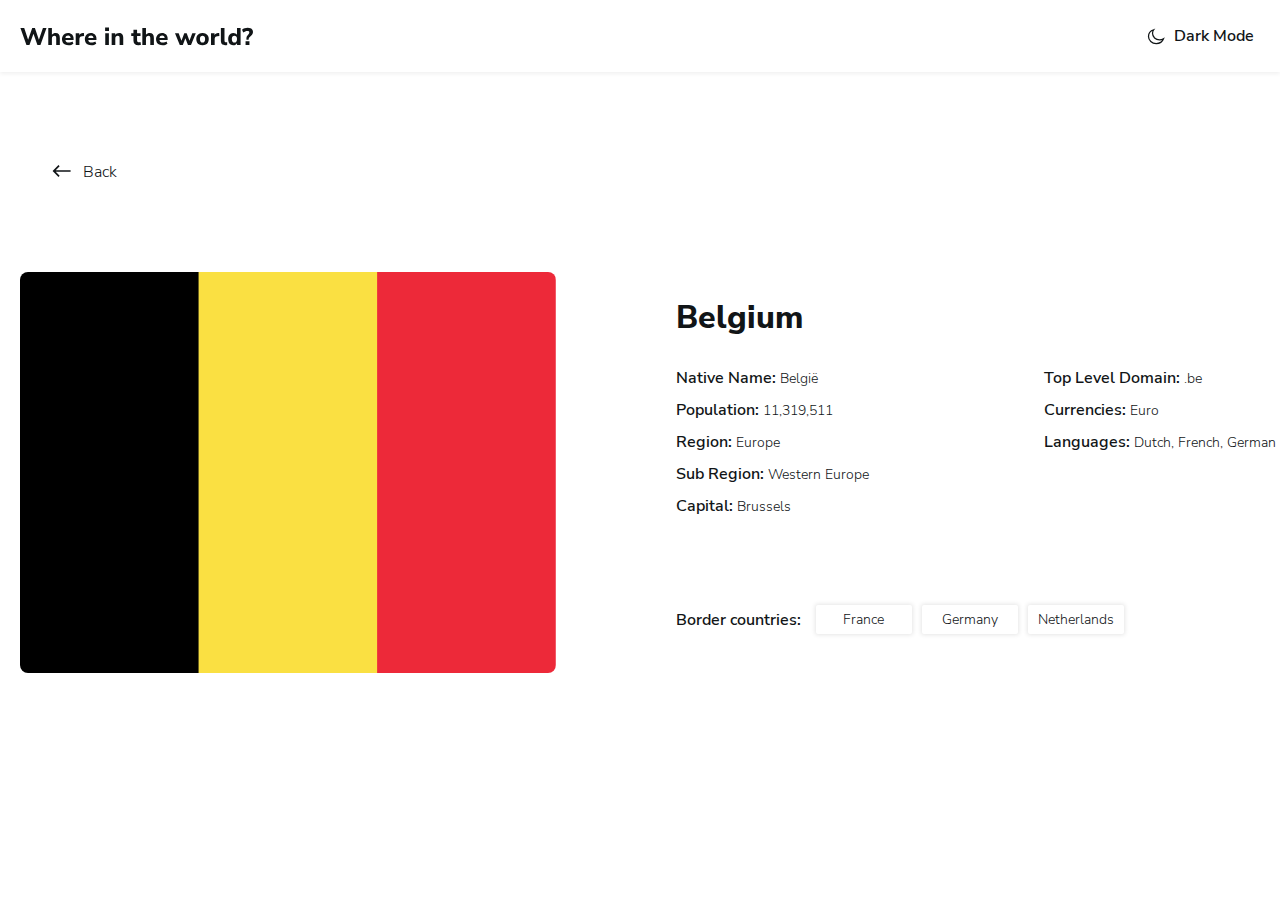
==== detail.html @ 314e325e "Change span and div element into dl." ====
<!DOCTYPE html>
<html lang="en">
<head>
  <meta charset="UTF-8">
  <meta http-equiv="X-UA-Compatible" content="IE=edge">
  <meta name="viewport" content="width=device-width, initial-scale=1.0">
  <title>Detail</title>

  <!-- STYLES  -->
  <link rel="stylesheet" href="css/normalize.css">
  <link rel="stylesheet" href="css/styles.css">
  <!-- <link rel="stylesheet" href="css/css.min.css"> -->
</head>
<body class="site-body-detail">

  <!-- SITE-HEADER  -->
  <header class="site-header">
    <div class="container site-header-wrapper">

      <!-- SITE-TIPA-LOGO -->
      <div class="site-main-heading-wrapper"><a class="site-main-heading-link" href="index.html"><svg class="site-main-heading" width="233" height="19" fill="none" xmlns="http://www.w3.org/2000/svg"><path d="M6.432 18 .408 1.08h3.816l3.888 11.568L12.216 1.08h2.688l3.984 11.76L22.92 1.08h3.6L20.448 18h-3.024l-3.96-11.232L9.456 18H6.432Zm21.843 0V1.08h3.624v6.744a3.91 3.91 0 0 1 1.608-1.368c.656-.32 1.384-.48 2.184-.48 2.768 0 4.152 1.648 4.152 4.944V18h-3.624v-6.912c0-.816-.152-1.4-.456-1.752-.304-.368-.752-.552-1.344-.552-.768 0-1.384.24-1.848.72-.448.48-.672 1.12-.672 1.92V18h-3.624Zm20.393.264c-1.392 0-2.592-.248-3.6-.744-.992-.512-1.76-1.224-2.304-2.136-.528-.928-.792-2.016-.792-3.264 0-1.216.256-2.28.768-3.192a5.655 5.655 0 0 1 2.136-2.16c.912-.528 1.96-.792 3.144-.792 1.712 0 3.072.544 4.08 1.632 1.008 1.072 1.512 2.528 1.512 4.368v.912h-8.184c.128.928.464 1.608 1.008 2.04.56.416 1.328.624 2.304.624.64 0 1.288-.096 1.944-.288a5.447 5.447 0 0 0 1.776-.888l.96 2.424c-.592.448-1.32.808-2.184 1.08a8.842 8.842 0 0 1-2.568.384Zm-.504-9.888c-.768 0-1.392.232-1.872.696-.464.464-.752 1.112-.864 1.944h5.184c-.096-1.76-.912-2.64-2.448-2.64ZM55.72 18V6.216h3.552v2.04c.56-1.376 1.76-2.136 3.6-2.28l1.056-.072.216 3.048-2.04.216c-1.792.176-2.688 1.088-2.688 2.736V18H55.72Zm15.8.264c-1.392 0-2.592-.248-3.6-.744-.992-.512-1.76-1.224-2.304-2.136-.528-.928-.792-2.016-.792-3.264 0-1.216.256-2.28.768-3.192a5.654 5.654 0 0 1 2.136-2.16c.912-.528 1.96-.792 3.144-.792 1.712 0 3.072.544 4.08 1.632 1.008 1.072 1.512 2.528 1.512 4.368v.912H68.28c.128.928.464 1.608 1.008 2.04.56.416 1.328.624 2.304.624.64 0 1.288-.096 1.944-.288a5.447 5.447 0 0 0 1.776-.888l.96 2.424c-.592.448-1.32.808-2.184 1.08a8.842 8.842 0 0 1-2.568.384Zm-.504-9.888c-.768 0-1.392.232-1.872.696-.464.464-.752 1.112-.864 1.944h5.184c-.096-1.76-.912-2.64-2.448-2.64Zm14.091-4.44V.552h3.912v3.384h-3.912ZM85.251 18V6.216h3.624V18h-3.624Zm6.422 0V6.216h3.552v1.728a3.94 3.94 0 0 1 1.608-1.464c.672-.336 1.424-.504 2.256-.504 1.392 0 2.432.408 3.12 1.224.688.8 1.032 2.04 1.032 3.72V18h-3.624v-6.912c0-.816-.152-1.4-.456-1.752-.304-.368-.752-.552-1.344-.552-.768 0-1.384.24-1.848.72-.448.48-.672 1.12-.672 1.92V18h-3.624Zm26.737.264c-3.312 0-4.968-1.608-4.968-4.824V8.928h-2.232V6.216h2.232V2.76h3.624v3.456h3.48v2.712h-3.48v4.368c0 .672.152 1.176.456 1.512.32.336.824.504 1.512.504.208 0 .424-.024.648-.072.24-.048.496-.112.768-.192l.528 2.64a4.586 4.586 0 0 1-1.2.408c-.464.112-.92.168-1.368.168Zm3.92-.264V1.08h3.624v6.744a3.91 3.91 0 0 1 1.608-1.368c.656-.32 1.384-.48 2.184-.48 2.768 0 4.152 1.648 4.152 4.944V18h-3.624v-6.912c0-.816-.152-1.4-.456-1.752-.304-.368-.752-.552-1.344-.552-.768 0-1.384.24-1.848.72-.448.48-.672 1.12-.672 1.92V18h-3.624Zm20.393.264c-1.392 0-2.592-.248-3.6-.744-.992-.512-1.76-1.224-2.304-2.136-.528-.928-.792-2.016-.792-3.264 0-1.216.256-2.28.768-3.192a5.654 5.654 0 0 1 2.136-2.16c.912-.528 1.96-.792 3.144-.792 1.712 0 3.072.544 4.08 1.632 1.008 1.072 1.512 2.528 1.512 4.368v.912h-8.184c.128.928.464 1.608 1.008 2.04.56.416 1.328.624 2.304.624.64 0 1.288-.096 1.944-.288a5.447 5.447 0 0 0 1.776-.888l.96 2.424c-.592.448-1.32.808-2.184 1.08a8.842 8.842 0 0 1-2.568.384Zm-.504-9.888c-.768 0-1.392.232-1.872.696-.464.464-.752 1.112-.864 1.944h5.184c-.096-1.76-.912-2.64-2.448-2.64ZM159.791 18 154.99 6.216h3.673l2.808 7.56 2.808-7.56h2.4l2.808 7.656 2.808-7.656h3.48L171.023 18h-3.072l-2.592-6.696-2.52 6.696h-3.048Zm22.718.264c-1.264 0-2.368-.248-3.312-.744a5.44 5.44 0 0 1-2.16-2.136c-.512-.928-.768-2.024-.768-3.288 0-1.248.256-2.328.768-3.24a5.242 5.242 0 0 1 2.16-2.136c.944-.496 2.048-.744 3.312-.744 1.264 0 2.36.248 3.288.744a5.207 5.207 0 0 1 2.184 2.136c.528.912.792 1.992.792 3.24 0 1.264-.264 2.36-.792 3.288a5.4 5.4 0 0 1-2.184 2.136c-.928.496-2.024.744-3.288.744Zm0-2.712c.768 0 1.392-.28 1.872-.84.496-.56.744-1.432.744-2.616 0-1.168-.248-2.024-.744-2.568-.48-.56-1.104-.84-1.872-.84s-1.392.28-1.872.84c-.48.544-.72 1.4-.72 2.568 0 1.184.24 2.056.72 2.616s1.104.84 1.872.84ZM190.978 18V6.216h3.552v2.04c.56-1.376 1.76-2.136 3.6-2.28l1.056-.072.216 3.048-2.04.216c-1.792.176-2.688 1.088-2.688 2.736V18h-3.696Zm14.283.264c-1.52 0-2.632-.392-3.336-1.176-.704-.8-1.056-1.984-1.056-3.552V1.08h3.624v12.312c0 1.28.568 1.92 1.704 1.92.176 0 .344-.008.504-.024.176-.016.344-.048.504-.096L207.157 18a6.784 6.784 0 0 1-1.896.264Zm8.067 0c-1.024 0-1.928-.248-2.712-.744-.768-.512-1.368-1.224-1.8-2.136-.432-.928-.648-2.024-.648-3.288 0-1.264.216-2.352.648-3.264.432-.912 1.032-1.616 1.8-2.112.784-.496 1.688-.744 2.712-.744.784 0 1.504.168 2.16.504.656.336 1.152.784 1.488 1.344V1.08h3.624V18h-3.552v-1.776c-.32.624-.816 1.12-1.488 1.488-.656.368-1.4.552-2.232.552Zm1.08-2.712c.768 0 1.392-.28 1.872-.84.496-.56.744-1.432.744-2.616 0-1.168-.248-2.024-.744-2.568-.48-.56-1.104-.84-1.872-.84s-1.392.28-1.872.84c-.48.544-.72 1.4-.72 2.568 0 1.184.24 2.056.72 2.616s1.104.84 1.872.84Zm12.008-2.904V11.52c0-.704.128-1.352.384-1.944.256-.608.696-1.248 1.32-1.92.448-.48.76-.888.936-1.224a2.39 2.39 0 0 0 .264-1.08c0-.448-.168-.8-.504-1.056-.32-.256-.784-.384-1.392-.384-1.488 0-2.888.536-4.2 1.608l-1.176-2.736c.704-.608 1.56-1.088 2.568-1.44a9.258 9.258 0 0 1 3.072-.528c1.056 0 1.984.176 2.784.528.8.336 1.416.816 1.848 1.44.448.608.672 1.32.672 2.136 0 .736-.168 1.416-.504 2.04-.32.624-.896 1.28-1.728 1.968-.752.624-1.272 1.168-1.56 1.632-.272.464-.44.912-.504 1.344l-.12.744h-2.16ZM225.552 18v-3.84h3.888V18h-3.888Z" fill="var(--light_mode-fonts-color)"/></svg></a></div>

      <!-- BUTTON  -->
      <button class="site-dark-mode-toggle" id="dark-mode-toggle" aria-label="Toggle dark mode">
        <span class="toggle-wrapper">
          <svg width="20" height="20" fill="none" xmlns="http://www.w3.org/2000/svg"><path fill-rule="evenodd" clip-rule="evenodd" d="M13.553 13.815c-3.884 0-7.034-2.887-7.034-6.447 0-1.343.448-2.586 1.212-3.618-3.04.945-5.231 3.581-5.231 6.688 0 3.9 3.45 7.062 7.704 7.062 3.389 0 6.266-2.007 7.296-4.796a7.458 7.458 0 0 1-3.947 1.111Z" fill="#fff" stroke="var(--dark_mode-svg-bg)" stroke-width="1.25"/></svg>
          <span class="toggle-text">Dark mode</span>
        </span>
      </button>
    </div>
  </header>


  <!-- MAIN-CONTENT  -->
  <main class="main-content">
    <section class="detail-info-wrapper">
      <div class="container">
        <a class="back-button-link" href="index.html"><svg width="19" height="12" fill="none" xmlns="http://www.w3.org/2000/svg"><path fill-rule="evenodd" clip-rule="evenodd" d="m6.464.107 1.179 1.179-3.89 3.889h14.85v1.65H3.753l3.89 3.889-1.179 1.179L.572 6 6.464.107Z" fill="var(--light_mode-fonts-color)"/></svg>
          <span class="toggle-text back-text">Back</span>
        </a>


        <!-- FULL-INFO  -->
        <div class="full-info-wrapper">
          <img class="detail-main-flag-img" src="img/detail-belgium.png" width="560" height="401" srcset="img/detail-belgium.png 1x, img/detail-belgium@2x.png 2x" alt="Belgium">

          <div class="full-info-inner">
            <h1 class="detail-main-heading">Belgium</h1>
            <div class="full-information-left-right">

              <!-- LEFT  -->
              <dl class="detail-description-list">
                <div class="country-description-item-wrapper">
                  <dt class="detail-dt">Native Name:</dt>
                  <dd class="dd-description">België</dd>
                </div>
                <div class="country-description-item-wrapper">
                  <dt class="detail-dt">Population:</dt>
                  <dd class="dd-description">11,319,511</dd>
                </div>
                <div class="country-description-item-wrapper">
                  <dt class="detail-dt">Region:</dt>
                  <dd class="dd-description">Europe</dd>
                </div>
                <div class="country-description-item-wrapper">
                  <dt class="detail-dt">Sub Region:</dt>
                  <dd class="dd-description">Western Europe</dd>
                </div>
                <div class="country-description-item-wrapper">
                  <dt class="detail-dt">Capital:</dt>
                  <dd class="dd-description">Brussels</dd>
                </div>
              </dl>

              <!-- RIGHT  -->
              <dl class="detail-description-list">
                <div class="country-description-item-wrapper">
                  <dt class="detail-dt">Top Level Domain:</dt>
                  <dd class="dd-description">.be</dd>
                </div>
                <div class="country-description-item-wrapper">
                  <dt class="detail-dt">Currencies:</dt>
                  <dd class="dd-description">Euro</dd>
                </div>
                <div class="country-description-item-wrapper">
                  <dt class="detail-dt">Languages:</dt>
                  <dd class="dd-description">Dutch, French, German</dd>
                </div>
              </dl>

            </div>

            <!-- COUNTRY-LINK  -->
            <section class="countries-border">
              <h2 class="detail-dt detai-extra-page-picker">Border countries:</h2>
              <a class="border-country-link" href="#">France</a>
              <a class="border-country-link" href="#">Germany</a>
              <a class="border-country-link" href="#">Netherlands</a>
            </section>
          </div>
        </div>
      </section>
    </main>

    <script src="js/main.js"></script>
  </body>
  </html>
---- css/styles.css ----
/* CUSTOM PROPS */
:root {
  --main-font: "Nunito Sans", "Arial", sans-serif;
  --site_main-color: #fff;
  --light_mode-extra-bg-color: #fafafa;
  --light_mode-fonts-color: #111517;
  --dark_mode-svg-bg: var(--light_mode-fonts-color);
  --country-link-bg: var(--site_main-color);
  --site_main-color-detail: #fff;
  --light_mode-input-color: rgba(132, 132, 132, 1);
  --main-box-shadow: 0px 2px 4px rgba(0, 0, 0, 0.06);
  --main-transition: color 0.4s ease;
}

.dark-mode {
  --site_main-color: #2b3844;
  --light_mode-extra-bg-color: #202c36;
  --light_mode-fonts-color: #fff;
  --light_mode-input-color: #fff;
  --dark_mode-svg-bg: transparent;
  --country-link-bg: #2b3844;
  --site_main-color-detail: #202c36;
}

/* FONT-FACE  */
@font-face {
  font-family: "Nunito Sans";
  src: url("../fonts/NunitoSans-ExtraBold.woff2") format("woff2"),
  url("../fonts/NunitoSans-ExtraBold.woff") format("woff");
  font-weight: bold;
  font-style: normal;
  font-display: swap;
}

@font-face {
  font-family: "Nunito Sans";
  src: url("../fonts/NunitoSans-Regular.woff2") format("woff2"),
  url("../fonts/NunitoSans-Regular.woff") format("woff");
  font-weight: normal;
  font-style: normal;
  font-display: swap;
}

@font-face {
  font-family: "Nunito Sans";
  src: url("../fonts/NunitoSans-Light.woff2") format("woff2"),
  url("../fonts/NunitoSans-Light.woff") format("woff");
  font-weight: 300;
  font-style: normal;
  font-display: swap;
}

@font-face {
  font-family: "Nunito Sans";
  src: url("../fonts/NunitoSans-SemiBold.woff2") format("woff2"),
  url("../fonts/NunitoSans-SemiBold.woff") format("woff");
  font-weight: 600;
  font-style: normal;
  font-display: swap;
}

/* GLOBAL-STYLES  */
html {
  box-sizing: border-box;
  height: 100%;
  scroll-behavior: smooth;
}

*,
*::before,
*::after {
  box-sizing: inherit;
}

body {
  display: flex;
  flex-direction: column;
  height: 100%;
  background-color: var(--light_mode-extra-bg-color);
  color: var(--light_mode-fonts-color);
  font-family: var(--main-font);
  font-size: 14px;
  line-height: 16px;
  font-weight: 300;
  padding: 0;
  margin: 0;
  transition: var(--main-transition);
}

.site-body-detail {
  background-color: var(--site_main-color-detail);
}

img {
  max-width: 100%;
  height: auto;
}

/* CONTAINER  */
.container {
  max-width: 1320px;
  width: 100%;
  padding-left: 20px;
  padding-right: 20px;
  margin-left: auto;
  margin-right: auto;
}

a {
  text-decoration: none;
}

*:focus {
  outline: 3px dashed var(--light_mode-fonts-color);
  outline-offset: 5px;
}

/* TIPO-BUTTON  */
.back-button-link {
  display: inline-block;
  background-color: var(--site_main-color);
  text-decoration: none;
  border-radius: 6px;
  padding-top: 10px;
  padding-bottom: 10px;
  padding-right: 39px;
  padding-left: 32px;
  margin-bottom: 80px;
  transition: transform 0.3s ease;
}

.back-button-link:active {
  transform: scale(0.9);
}

/* SITE-HEADER */
.site-header {
  background-color: var(--site_main-color);
  box-shadow: var(--main-box-shadow);
}

.site-header-wrapper {
  display: flex;
  align-items: center;
  justify-content: space-between;
  padding-top: 24px;
  padding-bottom: 24px;
}

.site-main-heading-wrapper {
  margin-right: 30px;
}

.site-main-heading {
  transition: transform 0.3s ease;
}

.site-main-heading-link {
  display: flex;
  transition: var(--main-transition),
  opacity 0.4s ease;
}

.site-main-heading-link:hover {
  opacity: 0.8;
}

.site-main-heading-link:active {
  opacity: 0.6;
}

.site-dark-mode-toggle {
  border: none;
  background-color: var(--site_main-color);
  cursor: pointer;
  border-radius: 2px;
  transition: transform 0.3s ease;
}

.site-dark-mode-toggle:active {
  transform: scale(0.9);
}

.toggle-wrapper {
  display: flex;
  align-items: center;
}

.toggle-text {
  margin-left: 8px;
  text-transform: capitalize;
  color: var(--light_mode-fonts-color);
  font-size: 16px;
  line-height: normal;
  font-weight: 600;
  white-space: nowrap;
  transition: var(--main-transition);
}


/* MAIN-CONTENT  */
.main-content {
  flex-grow: 1;
}

.site-main-wrapper {
  padding-top: 48px;
  padding-bottom: 45px;
}


/* SITE-FORM */
.site-form {
  display: flex;
  justify-content: space-between;
  margin-bottom: 48px;
}

.search-generator-label{
  display: flex;
  align-items: center;
}

.search-icon-svg {
  position: absolute;
  margin-left: 32px;
}

.search-generator {
  min-width: 480px;
  padding-top: 18px;
  padding-bottom: 18px;
  padding-left: 74px;
  margin-right: 30px;
  background-color: var(--site_main-color);
  border: none;
  border-radius: 5px;
  box-shadow: var(--main-box-shadow);
}

/* CLEAR "X" FROM INPUT  */
input[type=search]::-ms-clear {  display: none; width : 0; height: 0; }
input[type=search]::-ms-reveal {  display: none; width : 0; height: 0; }

/* CHROOME */
input[type="search"]::-webkit-search-decoration,
input[type="search"]::-webkit-search-cancel-button,
input[type="search"]::-webkit-search-results-button,
input[type="search"]::-webkit-search-results-decoration { display: none; }

textarea:focus, input:focus {
  color: var(--light_mode-fonts-color);
}

::placeholder {
  color: var(--light_mode-input-color);
  font-size: 14px;
  line-height: 20px;
  font-weight: 400;
  transition: var(--main-transition);
}

.input-icon-svg-wrapper {
  display: flex;
  align-items: center;
}

.input-icon-svg {
  position: absolute;
  margin-left: 170px;
  cursor: pointer;
}

.select-region {
  -webkit-appearance: none;
  width: 200px;
  padding-top: 18px;
  padding-bottom: 18px;
  padding-left: 24px;
  background-color: var(--site_main-color);
  color: var(--light_mode-fonts-color);
  font-size: 14px;
  line-height: 20px;
  font-weight: 400;
  border: none;
  border-radius: 5px;
  box-shadow: var(--main-box-shadow);
  transition: var(--main-transition);
  cursor: pointer;
}


/* COUNYTR-LIST  */
.country-info-list {
  display: flex;
  flex-wrap: wrap;
  padding: 0;
  margin: 0;
  margin-left: -75px;
  margin-bottom: -75px;
  list-style: none;
}

.country-info-list-item {
  width: calc(338px - 75px);
  margin-left: 75px;
  margin-bottom: 75px;
  min-height: 336px;
  background-color: var(--site_main-color);
  border-radius: 5px;
  overflow: hidden;
  box-shadow: 0px 0px 7px 2px rgba(0, 0, 0, 0.03);
}

.card-link-for-other-page {
  display: inline-block;
  text-decoration: none;
  color: var(--light_mode-fonts-color);
  outline: none;
  transition: color 0.6s ease,
  transform 0.3s ease;
}

.card-link-for-other-page:focus {
  transform: scale(0.9);
}

.country-flag-img {
  width: 100%;
  height: 160px;
  object-fit: cover;
}

.country-card-box {
  padding-top: 24px;
  padding-left: 24px;
}

.card-heading {
  margin: 0;
  margin-bottom: 16px;
}

.card-heading-link {
  display: inline-block;
  text-decoration: none;
  color: var(--light_mode-fonts-color);
  font-size: 18px;
  line-height: 26px;
  font-weight: 800;
  transition: color 0.6s ease;
}

.card-heading-link:hover {
  text-decoration: underline;
}

.country-description-list {
  margin: 0;
  padding: 0;
  list-style: none;
}

.dls-list-item-wrapper {
  display: flex;
}

.dls-list-item-wrapper:not(:last-child) {
  margin-bottom: 8px;
}

.decription-term {
  font-weight: 600;
}

.desciption-detail {
  margin-left: 4px;
}


/* ..................................................................................................... */
/* .........................................DETAIL PAGE................................................. */
/* ..................................................................................................... */
.detail-info-wrapper {
  padding-top: 80px;
  padding-bottom: 80px;
}

.back-text {
  font-size: 16px;
  line-height: 20px;
  font-weight: 300;
}

.full-info-wrapper {
  display: flex;
  align-items: center;
}

.detail-main-flag-img {
  width: 560px;
  height: 401px;
  object-fit: cover;
  border-radius: 8px;
  margin-right: 120px;
}

.detail-main-heading {
  margin: 0;
  margin-bottom: 23px;
  font-size: 32px;
  line-height: normal;
  font-weight: 800;
}

.full-information-left-right {
  width: 600px;
  justify-content: space-between;
  display: flex;
  margin-bottom: 68px;
}

.detail-description-list {
  margin: 0;
  padding: 0;
  list-style: none;
}

.country-description-item-wrapper {
  display: flex;
  align-items: baseline;
}

.detail-dt {
  font-size: 16px;
  line-height: 32px;
  font-weight: 600;
}

.dd-description {
  margin-left: 4px;
}

.countries-border {
  display: flex;
  align-items: center;
  flex-wrap: wrap;
}

.detai-extra-page-picker {
  margin-right: 15px;
}

.border-country-link {
  min-width: 96px;
  padding: 5px 10px;
  margin-top: 5px;
  margin-bottom: 5px;
  font-size: 14px;
  line-height: normal;
  font-weight: 300;
  text-align: center;
  text-decoration: none;
  color: var(--light_mode-fonts-color);
  background-color: var(--country-link-bg);
  border: 1px str var(--link-border-color);
  box-shadow: 0px 0px 4px 1px rgba(0, 0, 0, 0.1);
  border-radius: 2px;
  transition: transform 0.3s ease;
}

.border-country-link:not(:last-child) {
  margin-right: 10px;
}

.border-country-link:hover {
  transform: scale(0.9);
}

.border-country-link:active {
  transform: scale(0.8);
}
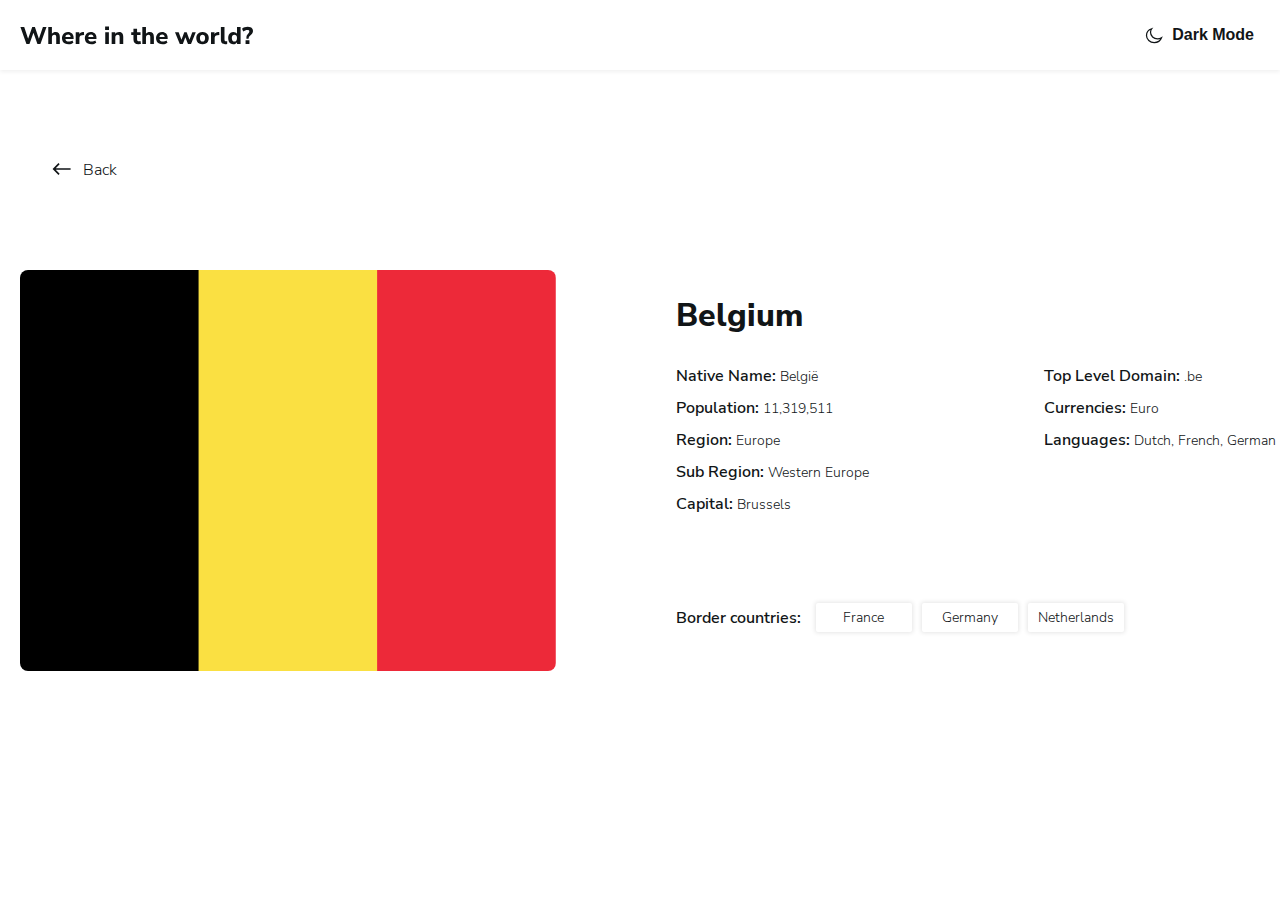
==== commit a074d6a8: "Prefix and minify and validate checking." ====
--- a/detail.html
+++ b/detail.html
@@ -7,9 +7,9 @@
   <title>Detail</title>
 
   <!-- STYLES  -->
-  <link rel="stylesheet" href="css/normalize.css">
-  <link rel="stylesheet" href="css/styles.css">
-  <!-- <link rel="stylesheet" href="css/css.min.css"> -->
+  <!-- <link rel="stylesheet" href="css/normalize.css"> -->
+  <!-- <link rel="stylesheet" href="css/styles.css"> -->
+  <link rel="stylesheet" href="css/css.min.css">
 </head>
 <body class="site-body-detail">
 
@@ -38,7 +38,6 @@
         <a class="back-button-link" href="index.html"><svg width="19" height="12" fill="none" xmlns="http://www.w3.org/2000/svg"><path fill-rule="evenodd" clip-rule="evenodd" d="m6.464.107 1.179 1.179-3.89 3.889h14.85v1.65H3.753l3.89 3.889-1.179 1.179L.572 6 6.464.107Z" fill="var(--light_mode-fonts-color)"/></svg>
           <span class="toggle-text back-text">Back</span>
         </a>
-
 
         <!-- FULL-INFO  -->
         <div class="full-info-wrapper">
@@ -99,9 +98,10 @@
             </section>
           </div>
         </div>
-      </section>
-    </main>
+      </div>
+    </section>
+  </main>
 
-    <script src="js/main.js"></script>
-  </body>
-  </html>+  <script src="js/main.js"></script>
+</body>
+</html>--- a/css/css.min.css
+++ b/css/css.min.css
@@ -0,0 +1 @@
+:root{--main-font:"Nunito Sans","Arial",sans-serif;--site_main-color:#fff;--light_mode-extra-bg-color:#fafafa;--light_mode-fonts-color:#111517;--dark_mode-svg-bg:var(--light_mode-fonts-color);--country-link-bg:var(--site_main-color);--site_main-color-detail:#fff;--light_mode-input-color:rgba(132, 132, 132, 1);--main-box-shadow:0px 2px 4px rgba(0, 0, 0, 0.06);--main-transition:color 0.4s ease}.dark-mode{--site_main-color:#2b3844;--light_mode-extra-bg-color:#202c36;--light_mode-fonts-color:#fff;--light_mode-input-color:#fff;--dark_mode-svg-bg:transparent;--country-link-bg:#2b3844;--site_main-color-detail:#202c36}@font-face{font-family:"Nunito Sans";src:url("../fonts/NunitoSans-ExtraBold.woff2") format("woff2"),url("../fonts/NunitoSans-ExtraBold.woff") format("woff");font-weight:700;font-style:normal;font-display:swap}@font-face{font-family:"Nunito Sans";src:url("../fonts/NunitoSans-Regular.woff2") format("woff2"),url("../fonts/NunitoSans-Regular.woff") format("woff");font-weight:400;font-style:normal;font-display:swap}@font-face{font-family:"Nunito Sans";src:url("../fonts/NunitoSans-Light.woff2") format("woff2"),url("../fonts/NunitoSans-Light.woff") format("woff");font-weight:300;font-style:normal;font-display:swap}@font-face{font-family:"Nunito Sans";src:url("../fonts/NunitoSans-SemiBold.woff2") format("woff2"),url("../fonts/NunitoSans-SemiBold.woff") format("woff");font-weight:600;font-style:normal;font-display:swap}html{box-sizing:border-box;height:100%;scroll-behavior:smooth}*,::after,::before{box-sizing:inherit}body{display:flex;flex-direction:column;height:100%;background-color:var(--light_mode-extra-bg-color);color:var(--light_mode-fonts-color);font-family:var(--main-font);font-size:14px;line-height:16px;font-weight:300;padding:0;margin:0;transition:var(--main-transition)}.site-body-detail{background-color:var(--site_main-color-detail)}img{max-width:100%;height:auto}.container{max-width:1320px;width:100%;padding-left:20px;padding-right:20px;margin-left:auto;margin-right:auto}a{text-decoration:none}:focus{outline:3px dashed var(--light_mode-fonts-color);outline-offset:5px}.back-button-link{display:inline-block;background-color:var(--site_main-color);text-decoration:none;border-radius:6px;padding-top:10px;padding-bottom:10px;padding-right:39px;padding-left:32px;margin-bottom:80px;transition:transform .3s ease}.back-button-link:active{transform:scale(.9)}.site-header{background-color:var(--site_main-color);box-shadow:var(--main-box-shadow)}.site-header-wrapper{display:flex;align-items:center;justify-content:space-between;padding-top:24px;padding-bottom:24px}.site-main-heading-wrapper{margin-right:30px}.site-main-heading{transition:transform .3s ease}.site-main-heading-link{display:flex;transition:var(--main-transition),opacity .4s ease}.site-main-heading-link:hover{opacity:.8}.site-main-heading-link:active{opacity:.6}.site-dark-mode-toggle{border:none;background-color:var(--site_main-color);cursor:pointer;border-radius:2px;transition:transform .3s ease}.site-dark-mode-toggle:active{transform:scale(.9)}.toggle-wrapper{display:flex;align-items:center}.toggle-text{margin-left:8px;text-transform:capitalize;color:var(--light_mode-fonts-color);font-size:16px;line-height:normal;font-weight:600;white-space:nowrap;transition:var(--main-transition)}.main-content{flex-grow:1}.site-main-wrapper{padding-top:48px;padding-bottom:45px}.site-form{display:flex;justify-content:space-between;margin-bottom:48px}.search-generator-label{display:flex;align-items:center}.search-icon-svg{position:absolute;margin-left:32px}.search-generator{min-width:480px;padding-top:18px;padding-bottom:18px;padding-left:74px;margin-right:30px;background-color:var(--site_main-color);border:none;border-radius:5px;box-shadow:var(--main-box-shadow)}input[type=search]::-ms-clear{display:none;width:0;height:0}input[type=search]::-ms-reveal{display:none;width:0;height:0}input[type=search]::-webkit-search-cancel-button,input[type=search]::-webkit-search-decoration,input[type=search]::-webkit-search-results-button,input[type=search]::-webkit-search-results-decoration{display:none}input:focus,textarea:focus{color:var(--light_mode-fonts-color)}::placeholder{color:var(--light_mode-input-color);font-size:14px;line-height:20px;font-weight:400;transition:var(--main-transition)}.input-icon-svg-wrapper{display:flex;align-items:center}.input-icon-svg{position:absolute;margin-left:170px;cursor:pointer}.select-region{-webkit-appearance:none;width:200px;padding-top:18px;padding-bottom:18px;padding-left:24px;background-color:var(--site_main-color);color:var(--light_mode-fonts-color);font-size:14px;line-height:20px;font-weight:400;border:none;border-radius:5px;box-shadow:var(--main-box-shadow);transition:var(--main-transition);cursor:pointer}.country-info-list{display:flex;flex-wrap:wrap;padding:0;margin:0;margin-left:-75px;margin-bottom:-75px;list-style:none}.country-info-list-item{width:calc(338px - 75px);margin-left:75px;margin-bottom:75px;min-height:336px;background-color:var(--site_main-color);border-radius:5px;overflow:hidden;box-shadow:0 0 7px 2px rgba(0,0,0,.03)}.card-link-for-other-page{display:inline-block;text-decoration:none;color:var(--light_mode-fonts-color);outline:0;transition:color .6s ease,transform .3s ease}.card-link-for-other-page:focus{transform:scale(.9)}.country-flag-img{width:100%;height:160px;object-fit:cover}.country-card-box{padding-top:24px;padding-left:24px}.card-heading{margin:0;margin-bottom:16px}.card-heading-link{display:inline-block;text-decoration:none;color:var(--light_mode-fonts-color);font-size:18px;line-height:26px;font-weight:800;transition:color .6s ease}.card-heading-link:hover{text-decoration:underline}.country-description-list{margin:0;padding:0;list-style:none}.dls-list-item-wrapper{display:flex}.dls-list-item-wrapper:not(:last-child){margin-bottom:8px}.decription-term{font-weight:600}.desciption-detail{margin-left:4px}.detail-info-wrapper{padding-top:80px;padding-bottom:80px}.back-text{font-size:16px;line-height:20px;font-weight:300}.full-info-wrapper{display:flex;align-items:center}.detail-main-flag-img{width:560px;height:401px;object-fit:cover;border-radius:8px;margin-right:120px}.detail-main-heading{margin:0;margin-bottom:23px;font-size:32px;line-height:normal;font-weight:800}.full-information-left-right{width:600px;justify-content:space-between;display:flex;margin-bottom:68px}.detail-description-list{margin:0;padding:0;list-style:none}.country-description-item-wrapper{display:flex;align-items:baseline}.detail-dt{font-size:16px;line-height:32px;font-weight:600}.dd-description{margin-left:4px}.countries-border{display:flex;align-items:center;flex-wrap:wrap}.detai-extra-page-picker{margin-right:15px}.border-country-link{min-width:96px;padding:5px 10px;margin-top:5px;margin-bottom:5px;font-size:14px;line-height:normal;font-weight:300;text-align:center;text-decoration:none;color:var(--light_mode-fonts-color);background-color:var(--country-link-bg);border:1px str var(--link-border-color);box-shadow:0 0 4px 1px rgba(0,0,0,.1);border-radius:2px;transition:transform .3s ease}.border-country-link:not(:last-child){margin-right:10px}.border-country-link:hover{transform:scale(.9)}.border-country-link:active{transform:scale(.8)}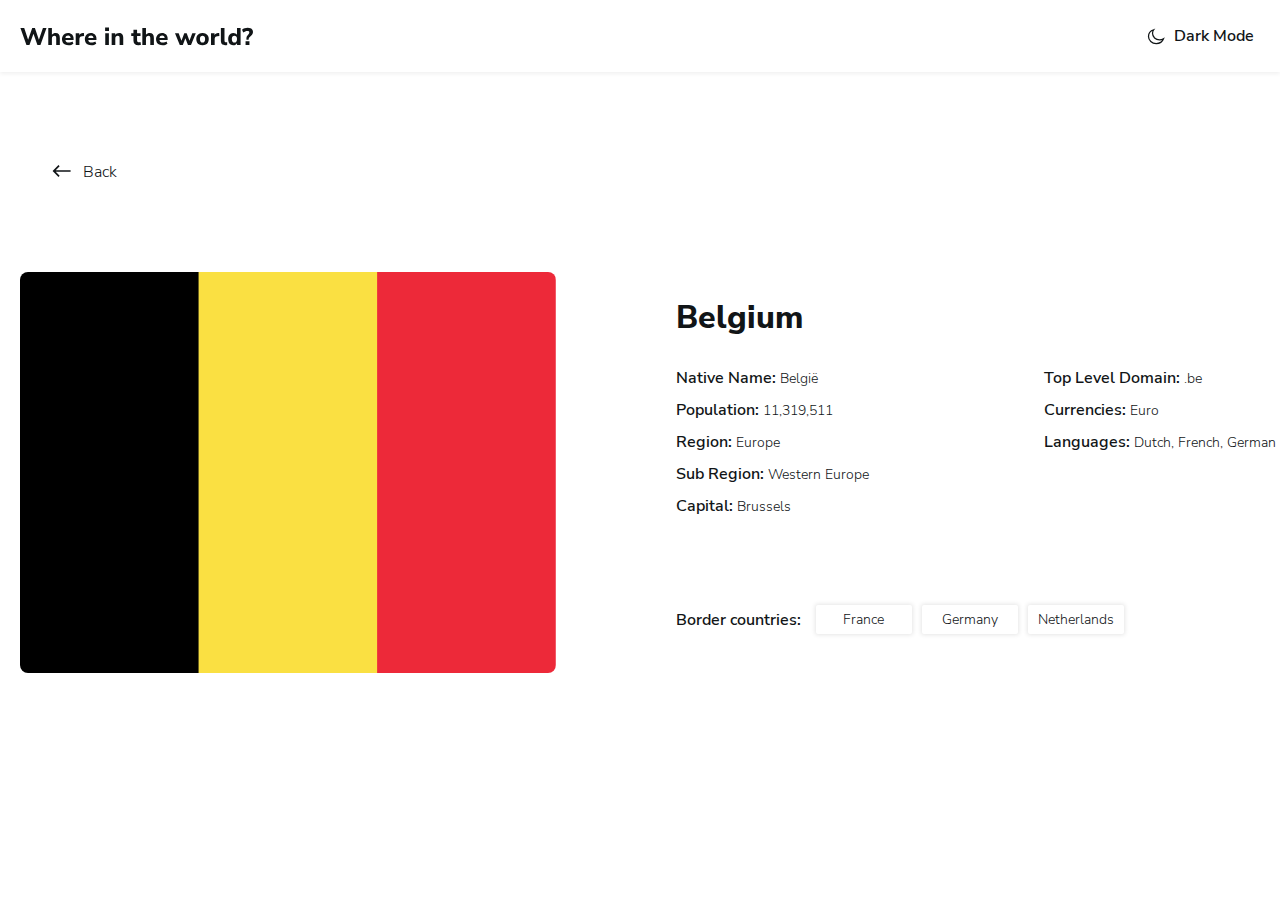
==== commit b2a683ad: "Add clickable box into li element." ====
--- a/detail.html
+++ b/detail.html
@@ -7,9 +7,9 @@
   <title>Detail</title>
 
   <!-- STYLES  -->
-  <!-- <link rel="stylesheet" href="css/normalize.css"> -->
-  <!-- <link rel="stylesheet" href="css/styles.css"> -->
-  <link rel="stylesheet" href="css/css.min.css">
+  <link rel="stylesheet" href="css/normalize.css">
+  <link rel="stylesheet" href="css/styles.css">
+  <!-- <link rel="stylesheet" href="css/css.min.css"> -->
 </head>
 <body class="site-body-detail">
 
@@ -18,7 +18,7 @@
     <div class="container site-header-wrapper">
 
       <!-- SITE-TIPA-LOGO -->
-      <div class="site-main-heading-wrapper"><a class="site-main-heading-link" href="index.html"><svg class="site-main-heading" width="233" height="19" fill="none" xmlns="http://www.w3.org/2000/svg"><path d="M6.432 18 .408 1.08h3.816l3.888 11.568L12.216 1.08h2.688l3.984 11.76L22.92 1.08h3.6L20.448 18h-3.024l-3.96-11.232L9.456 18H6.432Zm21.843 0V1.08h3.624v6.744a3.91 3.91 0 0 1 1.608-1.368c.656-.32 1.384-.48 2.184-.48 2.768 0 4.152 1.648 4.152 4.944V18h-3.624v-6.912c0-.816-.152-1.4-.456-1.752-.304-.368-.752-.552-1.344-.552-.768 0-1.384.24-1.848.72-.448.48-.672 1.12-.672 1.92V18h-3.624Zm20.393.264c-1.392 0-2.592-.248-3.6-.744-.992-.512-1.76-1.224-2.304-2.136-.528-.928-.792-2.016-.792-3.264 0-1.216.256-2.28.768-3.192a5.655 5.655 0 0 1 2.136-2.16c.912-.528 1.96-.792 3.144-.792 1.712 0 3.072.544 4.08 1.632 1.008 1.072 1.512 2.528 1.512 4.368v.912h-8.184c.128.928.464 1.608 1.008 2.04.56.416 1.328.624 2.304.624.64 0 1.288-.096 1.944-.288a5.447 5.447 0 0 0 1.776-.888l.96 2.424c-.592.448-1.32.808-2.184 1.08a8.842 8.842 0 0 1-2.568.384Zm-.504-9.888c-.768 0-1.392.232-1.872.696-.464.464-.752 1.112-.864 1.944h5.184c-.096-1.76-.912-2.64-2.448-2.64ZM55.72 18V6.216h3.552v2.04c.56-1.376 1.76-2.136 3.6-2.28l1.056-.072.216 3.048-2.04.216c-1.792.176-2.688 1.088-2.688 2.736V18H55.72Zm15.8.264c-1.392 0-2.592-.248-3.6-.744-.992-.512-1.76-1.224-2.304-2.136-.528-.928-.792-2.016-.792-3.264 0-1.216.256-2.28.768-3.192a5.654 5.654 0 0 1 2.136-2.16c.912-.528 1.96-.792 3.144-.792 1.712 0 3.072.544 4.08 1.632 1.008 1.072 1.512 2.528 1.512 4.368v.912H68.28c.128.928.464 1.608 1.008 2.04.56.416 1.328.624 2.304.624.64 0 1.288-.096 1.944-.288a5.447 5.447 0 0 0 1.776-.888l.96 2.424c-.592.448-1.32.808-2.184 1.08a8.842 8.842 0 0 1-2.568.384Zm-.504-9.888c-.768 0-1.392.232-1.872.696-.464.464-.752 1.112-.864 1.944h5.184c-.096-1.76-.912-2.64-2.448-2.64Zm14.091-4.44V.552h3.912v3.384h-3.912ZM85.251 18V6.216h3.624V18h-3.624Zm6.422 0V6.216h3.552v1.728a3.94 3.94 0 0 1 1.608-1.464c.672-.336 1.424-.504 2.256-.504 1.392 0 2.432.408 3.12 1.224.688.8 1.032 2.04 1.032 3.72V18h-3.624v-6.912c0-.816-.152-1.4-.456-1.752-.304-.368-.752-.552-1.344-.552-.768 0-1.384.24-1.848.72-.448.48-.672 1.12-.672 1.92V18h-3.624Zm26.737.264c-3.312 0-4.968-1.608-4.968-4.824V8.928h-2.232V6.216h2.232V2.76h3.624v3.456h3.48v2.712h-3.48v4.368c0 .672.152 1.176.456 1.512.32.336.824.504 1.512.504.208 0 .424-.024.648-.072.24-.048.496-.112.768-.192l.528 2.64a4.586 4.586 0 0 1-1.2.408c-.464.112-.92.168-1.368.168Zm3.92-.264V1.08h3.624v6.744a3.91 3.91 0 0 1 1.608-1.368c.656-.32 1.384-.48 2.184-.48 2.768 0 4.152 1.648 4.152 4.944V18h-3.624v-6.912c0-.816-.152-1.4-.456-1.752-.304-.368-.752-.552-1.344-.552-.768 0-1.384.24-1.848.72-.448.48-.672 1.12-.672 1.92V18h-3.624Zm20.393.264c-1.392 0-2.592-.248-3.6-.744-.992-.512-1.76-1.224-2.304-2.136-.528-.928-.792-2.016-.792-3.264 0-1.216.256-2.28.768-3.192a5.654 5.654 0 0 1 2.136-2.16c.912-.528 1.96-.792 3.144-.792 1.712 0 3.072.544 4.08 1.632 1.008 1.072 1.512 2.528 1.512 4.368v.912h-8.184c.128.928.464 1.608 1.008 2.04.56.416 1.328.624 2.304.624.64 0 1.288-.096 1.944-.288a5.447 5.447 0 0 0 1.776-.888l.96 2.424c-.592.448-1.32.808-2.184 1.08a8.842 8.842 0 0 1-2.568.384Zm-.504-9.888c-.768 0-1.392.232-1.872.696-.464.464-.752 1.112-.864 1.944h5.184c-.096-1.76-.912-2.64-2.448-2.64ZM159.791 18 154.99 6.216h3.673l2.808 7.56 2.808-7.56h2.4l2.808 7.656 2.808-7.656h3.48L171.023 18h-3.072l-2.592-6.696-2.52 6.696h-3.048Zm22.718.264c-1.264 0-2.368-.248-3.312-.744a5.44 5.44 0 0 1-2.16-2.136c-.512-.928-.768-2.024-.768-3.288 0-1.248.256-2.328.768-3.24a5.242 5.242 0 0 1 2.16-2.136c.944-.496 2.048-.744 3.312-.744 1.264 0 2.36.248 3.288.744a5.207 5.207 0 0 1 2.184 2.136c.528.912.792 1.992.792 3.24 0 1.264-.264 2.36-.792 3.288a5.4 5.4 0 0 1-2.184 2.136c-.928.496-2.024.744-3.288.744Zm0-2.712c.768 0 1.392-.28 1.872-.84.496-.56.744-1.432.744-2.616 0-1.168-.248-2.024-.744-2.568-.48-.56-1.104-.84-1.872-.84s-1.392.28-1.872.84c-.48.544-.72 1.4-.72 2.568 0 1.184.24 2.056.72 2.616s1.104.84 1.872.84ZM190.978 18V6.216h3.552v2.04c.56-1.376 1.76-2.136 3.6-2.28l1.056-.072.216 3.048-2.04.216c-1.792.176-2.688 1.088-2.688 2.736V18h-3.696Zm14.283.264c-1.52 0-2.632-.392-3.336-1.176-.704-.8-1.056-1.984-1.056-3.552V1.08h3.624v12.312c0 1.28.568 1.92 1.704 1.92.176 0 .344-.008.504-.024.176-.016.344-.048.504-.096L207.157 18a6.784 6.784 0 0 1-1.896.264Zm8.067 0c-1.024 0-1.928-.248-2.712-.744-.768-.512-1.368-1.224-1.8-2.136-.432-.928-.648-2.024-.648-3.288 0-1.264.216-2.352.648-3.264.432-.912 1.032-1.616 1.8-2.112.784-.496 1.688-.744 2.712-.744.784 0 1.504.168 2.16.504.656.336 1.152.784 1.488 1.344V1.08h3.624V18h-3.552v-1.776c-.32.624-.816 1.12-1.488 1.488-.656.368-1.4.552-2.232.552Zm1.08-2.712c.768 0 1.392-.28 1.872-.84.496-.56.744-1.432.744-2.616 0-1.168-.248-2.024-.744-2.568-.48-.56-1.104-.84-1.872-.84s-1.392.28-1.872.84c-.48.544-.72 1.4-.72 2.568 0 1.184.24 2.056.72 2.616s1.104.84 1.872.84Zm12.008-2.904V11.52c0-.704.128-1.352.384-1.944.256-.608.696-1.248 1.32-1.92.448-.48.76-.888.936-1.224a2.39 2.39 0 0 0 .264-1.08c0-.448-.168-.8-.504-1.056-.32-.256-.784-.384-1.392-.384-1.488 0-2.888.536-4.2 1.608l-1.176-2.736c.704-.608 1.56-1.088 2.568-1.44a9.258 9.258 0 0 1 3.072-.528c1.056 0 1.984.176 2.784.528.8.336 1.416.816 1.848 1.44.448.608.672 1.32.672 2.136 0 .736-.168 1.416-.504 2.04-.32.624-.896 1.28-1.728 1.968-.752.624-1.272 1.168-1.56 1.632-.272.464-.44.912-.504 1.344l-.12.744h-2.16ZM225.552 18v-3.84h3.888V18h-3.888Z" fill="var(--light_mode-fonts-color)"/></svg></a></div>
+      <div class="site-main-heading-wrapper"><a class="site-main-heading-link" href="detail.html"><svg class="site-main-heading" width="233" height="19" fill="none" xmlns="http://www.w3.org/2000/svg"><path d="M6.432 18 .408 1.08h3.816l3.888 11.568L12.216 1.08h2.688l3.984 11.76L22.92 1.08h3.6L20.448 18h-3.024l-3.96-11.232L9.456 18H6.432Zm21.843 0V1.08h3.624v6.744a3.91 3.91 0 0 1 1.608-1.368c.656-.32 1.384-.48 2.184-.48 2.768 0 4.152 1.648 4.152 4.944V18h-3.624v-6.912c0-.816-.152-1.4-.456-1.752-.304-.368-.752-.552-1.344-.552-.768 0-1.384.24-1.848.72-.448.48-.672 1.12-.672 1.92V18h-3.624Zm20.393.264c-1.392 0-2.592-.248-3.6-.744-.992-.512-1.76-1.224-2.304-2.136-.528-.928-.792-2.016-.792-3.264 0-1.216.256-2.28.768-3.192a5.655 5.655 0 0 1 2.136-2.16c.912-.528 1.96-.792 3.144-.792 1.712 0 3.072.544 4.08 1.632 1.008 1.072 1.512 2.528 1.512 4.368v.912h-8.184c.128.928.464 1.608 1.008 2.04.56.416 1.328.624 2.304.624.64 0 1.288-.096 1.944-.288a5.447 5.447 0 0 0 1.776-.888l.96 2.424c-.592.448-1.32.808-2.184 1.08a8.842 8.842 0 0 1-2.568.384Zm-.504-9.888c-.768 0-1.392.232-1.872.696-.464.464-.752 1.112-.864 1.944h5.184c-.096-1.76-.912-2.64-2.448-2.64ZM55.72 18V6.216h3.552v2.04c.56-1.376 1.76-2.136 3.6-2.28l1.056-.072.216 3.048-2.04.216c-1.792.176-2.688 1.088-2.688 2.736V18H55.72Zm15.8.264c-1.392 0-2.592-.248-3.6-.744-.992-.512-1.76-1.224-2.304-2.136-.528-.928-.792-2.016-.792-3.264 0-1.216.256-2.28.768-3.192a5.654 5.654 0 0 1 2.136-2.16c.912-.528 1.96-.792 3.144-.792 1.712 0 3.072.544 4.08 1.632 1.008 1.072 1.512 2.528 1.512 4.368v.912H68.28c.128.928.464 1.608 1.008 2.04.56.416 1.328.624 2.304.624.64 0 1.288-.096 1.944-.288a5.447 5.447 0 0 0 1.776-.888l.96 2.424c-.592.448-1.32.808-2.184 1.08a8.842 8.842 0 0 1-2.568.384Zm-.504-9.888c-.768 0-1.392.232-1.872.696-.464.464-.752 1.112-.864 1.944h5.184c-.096-1.76-.912-2.64-2.448-2.64Zm14.091-4.44V.552h3.912v3.384h-3.912ZM85.251 18V6.216h3.624V18h-3.624Zm6.422 0V6.216h3.552v1.728a3.94 3.94 0 0 1 1.608-1.464c.672-.336 1.424-.504 2.256-.504 1.392 0 2.432.408 3.12 1.224.688.8 1.032 2.04 1.032 3.72V18h-3.624v-6.912c0-.816-.152-1.4-.456-1.752-.304-.368-.752-.552-1.344-.552-.768 0-1.384.24-1.848.72-.448.48-.672 1.12-.672 1.92V18h-3.624Zm26.737.264c-3.312 0-4.968-1.608-4.968-4.824V8.928h-2.232V6.216h2.232V2.76h3.624v3.456h3.48v2.712h-3.48v4.368c0 .672.152 1.176.456 1.512.32.336.824.504 1.512.504.208 0 .424-.024.648-.072.24-.048.496-.112.768-.192l.528 2.64a4.586 4.586 0 0 1-1.2.408c-.464.112-.92.168-1.368.168Zm3.92-.264V1.08h3.624v6.744a3.91 3.91 0 0 1 1.608-1.368c.656-.32 1.384-.48 2.184-.48 2.768 0 4.152 1.648 4.152 4.944V18h-3.624v-6.912c0-.816-.152-1.4-.456-1.752-.304-.368-.752-.552-1.344-.552-.768 0-1.384.24-1.848.72-.448.48-.672 1.12-.672 1.92V18h-3.624Zm20.393.264c-1.392 0-2.592-.248-3.6-.744-.992-.512-1.76-1.224-2.304-2.136-.528-.928-.792-2.016-.792-3.264 0-1.216.256-2.28.768-3.192a5.654 5.654 0 0 1 2.136-2.16c.912-.528 1.96-.792 3.144-.792 1.712 0 3.072.544 4.08 1.632 1.008 1.072 1.512 2.528 1.512 4.368v.912h-8.184c.128.928.464 1.608 1.008 2.04.56.416 1.328.624 2.304.624.64 0 1.288-.096 1.944-.288a5.447 5.447 0 0 0 1.776-.888l.96 2.424c-.592.448-1.32.808-2.184 1.08a8.842 8.842 0 0 1-2.568.384Zm-.504-9.888c-.768 0-1.392.232-1.872.696-.464.464-.752 1.112-.864 1.944h5.184c-.096-1.76-.912-2.64-2.448-2.64ZM159.791 18 154.99 6.216h3.673l2.808 7.56 2.808-7.56h2.4l2.808 7.656 2.808-7.656h3.48L171.023 18h-3.072l-2.592-6.696-2.52 6.696h-3.048Zm22.718.264c-1.264 0-2.368-.248-3.312-.744a5.44 5.44 0 0 1-2.16-2.136c-.512-.928-.768-2.024-.768-3.288 0-1.248.256-2.328.768-3.24a5.242 5.242 0 0 1 2.16-2.136c.944-.496 2.048-.744 3.312-.744 1.264 0 2.36.248 3.288.744a5.207 5.207 0 0 1 2.184 2.136c.528.912.792 1.992.792 3.24 0 1.264-.264 2.36-.792 3.288a5.4 5.4 0 0 1-2.184 2.136c-.928.496-2.024.744-3.288.744Zm0-2.712c.768 0 1.392-.28 1.872-.84.496-.56.744-1.432.744-2.616 0-1.168-.248-2.024-.744-2.568-.48-.56-1.104-.84-1.872-.84s-1.392.28-1.872.84c-.48.544-.72 1.4-.72 2.568 0 1.184.24 2.056.72 2.616s1.104.84 1.872.84ZM190.978 18V6.216h3.552v2.04c.56-1.376 1.76-2.136 3.6-2.28l1.056-.072.216 3.048-2.04.216c-1.792.176-2.688 1.088-2.688 2.736V18h-3.696Zm14.283.264c-1.52 0-2.632-.392-3.336-1.176-.704-.8-1.056-1.984-1.056-3.552V1.08h3.624v12.312c0 1.28.568 1.92 1.704 1.92.176 0 .344-.008.504-.024.176-.016.344-.048.504-.096L207.157 18a6.784 6.784 0 0 1-1.896.264Zm8.067 0c-1.024 0-1.928-.248-2.712-.744-.768-.512-1.368-1.224-1.8-2.136-.432-.928-.648-2.024-.648-3.288 0-1.264.216-2.352.648-3.264.432-.912 1.032-1.616 1.8-2.112.784-.496 1.688-.744 2.712-.744.784 0 1.504.168 2.16.504.656.336 1.152.784 1.488 1.344V1.08h3.624V18h-3.552v-1.776c-.32.624-.816 1.12-1.488 1.488-.656.368-1.4.552-2.232.552Zm1.08-2.712c.768 0 1.392-.28 1.872-.84.496-.56.744-1.432.744-2.616 0-1.168-.248-2.024-.744-2.568-.48-.56-1.104-.84-1.872-.84s-1.392.28-1.872.84c-.48.544-.72 1.4-.72 2.568 0 1.184.24 2.056.72 2.616s1.104.84 1.872.84Zm12.008-2.904V11.52c0-.704.128-1.352.384-1.944.256-.608.696-1.248 1.32-1.92.448-.48.76-.888.936-1.224a2.39 2.39 0 0 0 .264-1.08c0-.448-.168-.8-.504-1.056-.32-.256-.784-.384-1.392-.384-1.488 0-2.888.536-4.2 1.608l-1.176-2.736c.704-.608 1.56-1.088 2.568-1.44a9.258 9.258 0 0 1 3.072-.528c1.056 0 1.984.176 2.784.528.8.336 1.416.816 1.848 1.44.448.608.672 1.32.672 2.136 0 .736-.168 1.416-.504 2.04-.32.624-.896 1.28-1.728 1.968-.752.624-1.272 1.168-1.56 1.632-.272.464-.44.912-.504 1.344l-.12.744h-2.16ZM225.552 18v-3.84h3.888V18h-3.888Z" fill="var(--light_mode-fonts-color)"/></svg></a></div>
 
       <!-- BUTTON  -->
       <button class="site-dark-mode-toggle" id="dark-mode-toggle" aria-label="Toggle dark mode">
--- a/css/styles.css
+++ b/css/styles.css
@@ -190,6 +190,7 @@
   margin-left: 8px;
   text-transform: capitalize;
   color: var(--light_mode-fonts-color);
+  font-family: var(--main-font);
   font-size: 16px;
   line-height: normal;
   font-weight: 600;
@@ -479,4 +480,4 @@
 
 .border-country-link:active {
   transform: scale(0.8);
-}
+}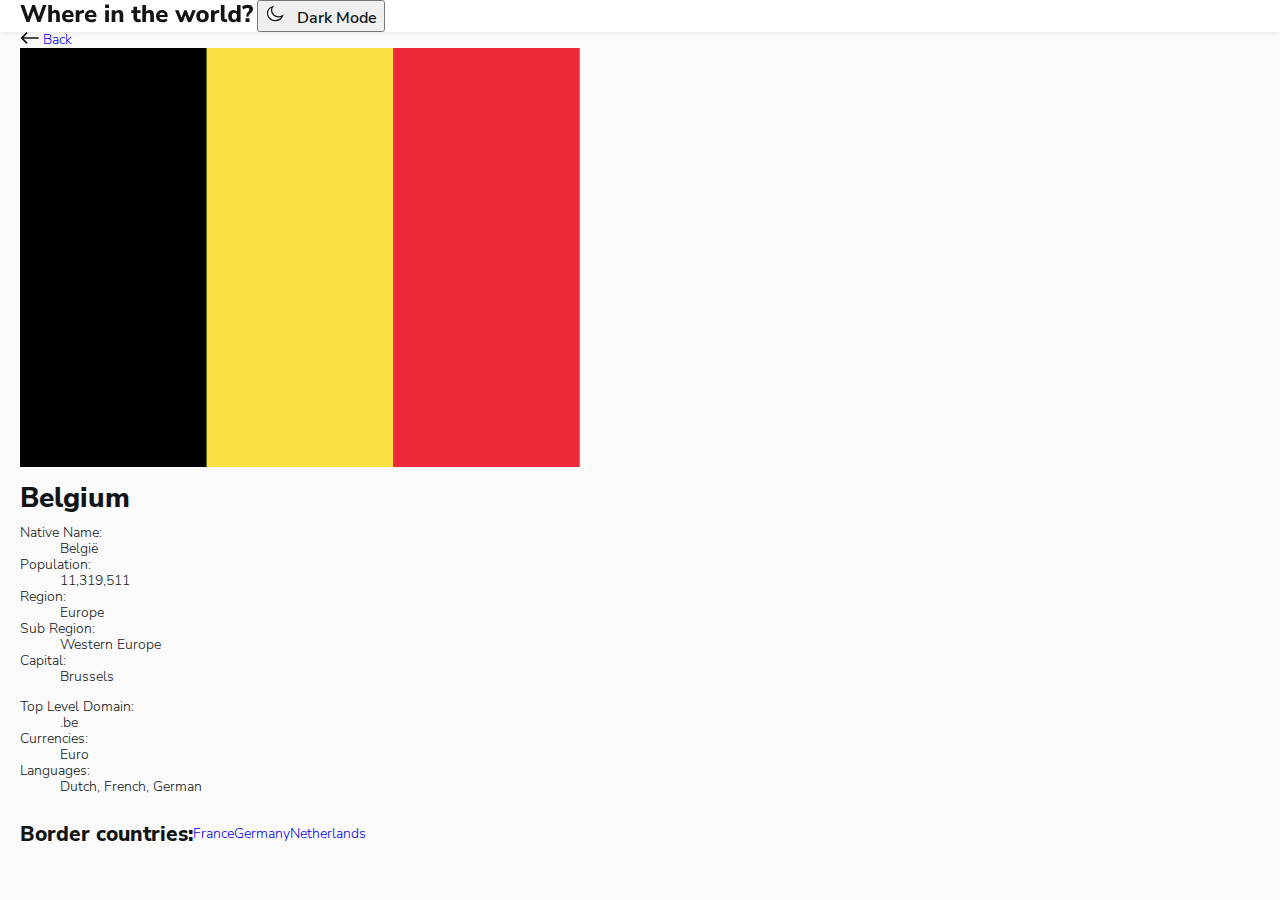
==== commit b35a4cc7: "Refactor detail.html codes for BEM." ====
--- a/detail.html
+++ b/detail.html
@@ -11,18 +11,22 @@
   <link rel="stylesheet" href="css/styles.css">
   <!-- <link rel="stylesheet" href="css/css.min.css"> -->
 </head>
-<body class="site-body-detail">
+<body class="body--detail">
 
   <!-- SITE-HEADER  -->
   <header class="site-header">
-    <div class="container site-header-wrapper">
+    <div class="container site-header__container">
 
-      <!-- SITE-TIPA-LOGO -->
-      <div class="site-main-heading-wrapper"><a class="site-main-heading-link" href="detail.html"><svg class="site-main-heading" width="233" height="19" fill="none" xmlns="http://www.w3.org/2000/svg"><path d="M6.432 18 .408 1.08h3.816l3.888 11.568L12.216 1.08h2.688l3.984 11.76L22.92 1.08h3.6L20.448 18h-3.024l-3.96-11.232L9.456 18H6.432Zm21.843 0V1.08h3.624v6.744a3.91 3.91 0 0 1 1.608-1.368c.656-.32 1.384-.48 2.184-.48 2.768 0 4.152 1.648 4.152 4.944V18h-3.624v-6.912c0-.816-.152-1.4-.456-1.752-.304-.368-.752-.552-1.344-.552-.768 0-1.384.24-1.848.72-.448.48-.672 1.12-.672 1.92V18h-3.624Zm20.393.264c-1.392 0-2.592-.248-3.6-.744-.992-.512-1.76-1.224-2.304-2.136-.528-.928-.792-2.016-.792-3.264 0-1.216.256-2.28.768-3.192a5.655 5.655 0 0 1 2.136-2.16c.912-.528 1.96-.792 3.144-.792 1.712 0 3.072.544 4.08 1.632 1.008 1.072 1.512 2.528 1.512 4.368v.912h-8.184c.128.928.464 1.608 1.008 2.04.56.416 1.328.624 2.304.624.64 0 1.288-.096 1.944-.288a5.447 5.447 0 0 0 1.776-.888l.96 2.424c-.592.448-1.32.808-2.184 1.08a8.842 8.842 0 0 1-2.568.384Zm-.504-9.888c-.768 0-1.392.232-1.872.696-.464.464-.752 1.112-.864 1.944h5.184c-.096-1.76-.912-2.64-2.448-2.64ZM55.72 18V6.216h3.552v2.04c.56-1.376 1.76-2.136 3.6-2.28l1.056-.072.216 3.048-2.04.216c-1.792.176-2.688 1.088-2.688 2.736V18H55.72Zm15.8.264c-1.392 0-2.592-.248-3.6-.744-.992-.512-1.76-1.224-2.304-2.136-.528-.928-.792-2.016-.792-3.264 0-1.216.256-2.28.768-3.192a5.654 5.654 0 0 1 2.136-2.16c.912-.528 1.96-.792 3.144-.792 1.712 0 3.072.544 4.08 1.632 1.008 1.072 1.512 2.528 1.512 4.368v.912H68.28c.128.928.464 1.608 1.008 2.04.56.416 1.328.624 2.304.624.64 0 1.288-.096 1.944-.288a5.447 5.447 0 0 0 1.776-.888l.96 2.424c-.592.448-1.32.808-2.184 1.08a8.842 8.842 0 0 1-2.568.384Zm-.504-9.888c-.768 0-1.392.232-1.872.696-.464.464-.752 1.112-.864 1.944h5.184c-.096-1.76-.912-2.64-2.448-2.64Zm14.091-4.44V.552h3.912v3.384h-3.912ZM85.251 18V6.216h3.624V18h-3.624Zm6.422 0V6.216h3.552v1.728a3.94 3.94 0 0 1 1.608-1.464c.672-.336 1.424-.504 2.256-.504 1.392 0 2.432.408 3.12 1.224.688.8 1.032 2.04 1.032 3.72V18h-3.624v-6.912c0-.816-.152-1.4-.456-1.752-.304-.368-.752-.552-1.344-.552-.768 0-1.384.24-1.848.72-.448.48-.672 1.12-.672 1.92V18h-3.624Zm26.737.264c-3.312 0-4.968-1.608-4.968-4.824V8.928h-2.232V6.216h2.232V2.76h3.624v3.456h3.48v2.712h-3.48v4.368c0 .672.152 1.176.456 1.512.32.336.824.504 1.512.504.208 0 .424-.024.648-.072.24-.048.496-.112.768-.192l.528 2.64a4.586 4.586 0 0 1-1.2.408c-.464.112-.92.168-1.368.168Zm3.92-.264V1.08h3.624v6.744a3.91 3.91 0 0 1 1.608-1.368c.656-.32 1.384-.48 2.184-.48 2.768 0 4.152 1.648 4.152 4.944V18h-3.624v-6.912c0-.816-.152-1.4-.456-1.752-.304-.368-.752-.552-1.344-.552-.768 0-1.384.24-1.848.72-.448.48-.672 1.12-.672 1.92V18h-3.624Zm20.393.264c-1.392 0-2.592-.248-3.6-.744-.992-.512-1.76-1.224-2.304-2.136-.528-.928-.792-2.016-.792-3.264 0-1.216.256-2.28.768-3.192a5.654 5.654 0 0 1 2.136-2.16c.912-.528 1.96-.792 3.144-.792 1.712 0 3.072.544 4.08 1.632 1.008 1.072 1.512 2.528 1.512 4.368v.912h-8.184c.128.928.464 1.608 1.008 2.04.56.416 1.328.624 2.304.624.64 0 1.288-.096 1.944-.288a5.447 5.447 0 0 0 1.776-.888l.96 2.424c-.592.448-1.32.808-2.184 1.08a8.842 8.842 0 0 1-2.568.384Zm-.504-9.888c-.768 0-1.392.232-1.872.696-.464.464-.752 1.112-.864 1.944h5.184c-.096-1.76-.912-2.64-2.448-2.64ZM159.791 18 154.99 6.216h3.673l2.808 7.56 2.808-7.56h2.4l2.808 7.656 2.808-7.656h3.48L171.023 18h-3.072l-2.592-6.696-2.52 6.696h-3.048Zm22.718.264c-1.264 0-2.368-.248-3.312-.744a5.44 5.44 0 0 1-2.16-2.136c-.512-.928-.768-2.024-.768-3.288 0-1.248.256-2.328.768-3.24a5.242 5.242 0 0 1 2.16-2.136c.944-.496 2.048-.744 3.312-.744 1.264 0 2.36.248 3.288.744a5.207 5.207 0 0 1 2.184 2.136c.528.912.792 1.992.792 3.24 0 1.264-.264 2.36-.792 3.288a5.4 5.4 0 0 1-2.184 2.136c-.928.496-2.024.744-3.288.744Zm0-2.712c.768 0 1.392-.28 1.872-.84.496-.56.744-1.432.744-2.616 0-1.168-.248-2.024-.744-2.568-.48-.56-1.104-.84-1.872-.84s-1.392.28-1.872.84c-.48.544-.72 1.4-.72 2.568 0 1.184.24 2.056.72 2.616s1.104.84 1.872.84ZM190.978 18V6.216h3.552v2.04c.56-1.376 1.76-2.136 3.6-2.28l1.056-.072.216 3.048-2.04.216c-1.792.176-2.688 1.088-2.688 2.736V18h-3.696Zm14.283.264c-1.52 0-2.632-.392-3.336-1.176-.704-.8-1.056-1.984-1.056-3.552V1.08h3.624v12.312c0 1.28.568 1.92 1.704 1.92.176 0 .344-.008.504-.024.176-.016.344-.048.504-.096L207.157 18a6.784 6.784 0 0 1-1.896.264Zm8.067 0c-1.024 0-1.928-.248-2.712-.744-.768-.512-1.368-1.224-1.8-2.136-.432-.928-.648-2.024-.648-3.288 0-1.264.216-2.352.648-3.264.432-.912 1.032-1.616 1.8-2.112.784-.496 1.688-.744 2.712-.744.784 0 1.504.168 2.16.504.656.336 1.152.784 1.488 1.344V1.08h3.624V18h-3.552v-1.776c-.32.624-.816 1.12-1.488 1.488-.656.368-1.4.552-2.232.552Zm1.08-2.712c.768 0 1.392-.28 1.872-.84.496-.56.744-1.432.744-2.616 0-1.168-.248-2.024-.744-2.568-.48-.56-1.104-.84-1.872-.84s-1.392.28-1.872.84c-.48.544-.72 1.4-.72 2.568 0 1.184.24 2.056.72 2.616s1.104.84 1.872.84Zm12.008-2.904V11.52c0-.704.128-1.352.384-1.944.256-.608.696-1.248 1.32-1.92.448-.48.76-.888.936-1.224a2.39 2.39 0 0 0 .264-1.08c0-.448-.168-.8-.504-1.056-.32-.256-.784-.384-1.392-.384-1.488 0-2.888.536-4.2 1.608l-1.176-2.736c.704-.608 1.56-1.088 2.568-1.44a9.258 9.258 0 0 1 3.072-.528c1.056 0 1.984.176 2.784.528.8.336 1.416.816 1.848 1.44.448.608.672 1.32.672 2.136 0 .736-.168 1.416-.504 2.04-.32.624-.896 1.28-1.728 1.968-.752.624-1.272 1.168-1.56 1.632-.272.464-.44.912-.504 1.344l-.12.744h-2.16ZM225.552 18v-3.84h3.888V18h-3.888Z" fill="var(--light_mode-fonts-color)"/></svg></a></div>
+      <!-- LOGO -->
+      <a class="logo site-header__logo" href="index.html">
+        <svg class="site-main-heading" width="233" height="19" fill="none" xmlns="http://www.w3.org/2000/svg"><path d="M6.432 18 .408 1.08h3.816l3.888 11.568L12.216 1.08h2.688l3.984 11.76L22.92 1.08h3.6L20.448 18h-3.024l-3.96-11.232L9.456 18H6.432Zm21.843 0V1.08h3.624v6.744a3.91 3.91 0 0 1 1.608-1.368c.656-.32 1.384-.48 2.184-.48 2.768 0 4.152 1.648 4.152 4.944V18h-3.624v-6.912c0-.816-.152-1.4-.456-1.752-.304-.368-.752-.552-1.344-.552-.768 0-1.384.24-1.848.72-.448.48-.672 1.12-.672 1.92V18h-3.624Zm20.393.264c-1.392 0-2.592-.248-3.6-.744-.992-.512-1.76-1.224-2.304-2.136-.528-.928-.792-2.016-.792-3.264 0-1.216.256-2.28.768-3.192a5.655 5.655 0 0 1 2.136-2.16c.912-.528 1.96-.792 3.144-.792 1.712 0 3.072.544 4.08 1.632 1.008 1.072 1.512 2.528 1.512 4.368v.912h-8.184c.128.928.464 1.608 1.008 2.04.56.416 1.328.624 2.304.624.64 0 1.288-.096 1.944-.288a5.447 5.447 0 0 0 1.776-.888l.96 2.424c-.592.448-1.32.808-2.184 1.08a8.842 8.842 0 0 1-2.568.384Zm-.504-9.888c-.768 0-1.392.232-1.872.696-.464.464-.752 1.112-.864 1.944h5.184c-.096-1.76-.912-2.64-2.448-2.64ZM55.72 18V6.216h3.552v2.04c.56-1.376 1.76-2.136 3.6-2.28l1.056-.072.216 3.048-2.04.216c-1.792.176-2.688 1.088-2.688 2.736V18H55.72Zm15.8.264c-1.392 0-2.592-.248-3.6-.744-.992-.512-1.76-1.224-2.304-2.136-.528-.928-.792-2.016-.792-3.264 0-1.216.256-2.28.768-3.192a5.654 5.654 0 0 1 2.136-2.16c.912-.528 1.96-.792 3.144-.792 1.712 0 3.072.544 4.08 1.632 1.008 1.072 1.512 2.528 1.512 4.368v.912H68.28c.128.928.464 1.608 1.008 2.04.56.416 1.328.624 2.304.624.64 0 1.288-.096 1.944-.288a5.447 5.447 0 0 0 1.776-.888l.96 2.424c-.592.448-1.32.808-2.184 1.08a8.842 8.842 0 0 1-2.568.384Zm-.504-9.888c-.768 0-1.392.232-1.872.696-.464.464-.752 1.112-.864 1.944h5.184c-.096-1.76-.912-2.64-2.448-2.64Zm14.091-4.44V.552h3.912v3.384h-3.912ZM85.251 18V6.216h3.624V18h-3.624Zm6.422 0V6.216h3.552v1.728a3.94 3.94 0 0 1 1.608-1.464c.672-.336 1.424-.504 2.256-.504 1.392 0 2.432.408 3.12 1.224.688.8 1.032 2.04 1.032 3.72V18h-3.624v-6.912c0-.816-.152-1.4-.456-1.752-.304-.368-.752-.552-1.344-.552-.768 0-1.384.24-1.848.72-.448.48-.672 1.12-.672 1.92V18h-3.624Zm26.737.264c-3.312 0-4.968-1.608-4.968-4.824V8.928h-2.232V6.216h2.232V2.76h3.624v3.456h3.48v2.712h-3.48v4.368c0 .672.152 1.176.456 1.512.32.336.824.504 1.512.504.208 0 .424-.024.648-.072.24-.048.496-.112.768-.192l.528 2.64a4.586 4.586 0 0 1-1.2.408c-.464.112-.92.168-1.368.168Zm3.92-.264V1.08h3.624v6.744a3.91 3.91 0 0 1 1.608-1.368c.656-.32 1.384-.48 2.184-.48 2.768 0 4.152 1.648 4.152 4.944V18h-3.624v-6.912c0-.816-.152-1.4-.456-1.752-.304-.368-.752-.552-1.344-.552-.768 0-1.384.24-1.848.72-.448.48-.672 1.12-.672 1.92V18h-3.624Zm20.393.264c-1.392 0-2.592-.248-3.6-.744-.992-.512-1.76-1.224-2.304-2.136-.528-.928-.792-2.016-.792-3.264 0-1.216.256-2.28.768-3.192a5.654 5.654 0 0 1 2.136-2.16c.912-.528 1.96-.792 3.144-.792 1.712 0 3.072.544 4.08 1.632 1.008 1.072 1.512 2.528 1.512 4.368v.912h-8.184c.128.928.464 1.608 1.008 2.04.56.416 1.328.624 2.304.624.64 0 1.288-.096 1.944-.288a5.447 5.447 0 0 0 1.776-.888l.96 2.424c-.592.448-1.32.808-2.184 1.08a8.842 8.842 0 0 1-2.568.384Zm-.504-9.888c-.768 0-1.392.232-1.872.696-.464.464-.752 1.112-.864 1.944h5.184c-.096-1.76-.912-2.64-2.448-2.64ZM159.791 18 154.99 6.216h3.673l2.808 7.56 2.808-7.56h2.4l2.808 7.656 2.808-7.656h3.48L171.023 18h-3.072l-2.592-6.696-2.52 6.696h-3.048Zm22.718.264c-1.264 0-2.368-.248-3.312-.744a5.44 5.44 0 0 1-2.16-2.136c-.512-.928-.768-2.024-.768-3.288 0-1.248.256-2.328.768-3.24a5.242 5.242 0 0 1 2.16-2.136c.944-.496 2.048-.744 3.312-.744 1.264 0 2.36.248 3.288.744a5.207 5.207 0 0 1 2.184 2.136c.528.912.792 1.992.792 3.24 0 1.264-.264 2.36-.792 3.288a5.4 5.4 0 0 1-2.184 2.136c-.928.496-2.024.744-3.288.744Zm0-2.712c.768 0 1.392-.28 1.872-.84.496-.56.744-1.432.744-2.616 0-1.168-.248-2.024-.744-2.568-.48-.56-1.104-.84-1.872-.84s-1.392.28-1.872.84c-.48.544-.72 1.4-.72 2.568 0 1.184.24 2.056.72 2.616s1.104.84 1.872.84ZM190.978 18V6.216h3.552v2.04c.56-1.376 1.76-2.136 3.6-2.28l1.056-.072.216 3.048-2.04.216c-1.792.176-2.688 1.088-2.688 2.736V18h-3.696Zm14.283.264c-1.52 0-2.632-.392-3.336-1.176-.704-.8-1.056-1.984-1.056-3.552V1.08h3.624v12.312c0 1.28.568 1.92 1.704 1.92.176 0 .344-.008.504-.024.176-.016.344-.048.504-.096L207.157 18a6.784 6.784 0 0 1-1.896.264Zm8.067 0c-1.024 0-1.928-.248-2.712-.744-.768-.512-1.368-1.224-1.8-2.136-.432-.928-.648-2.024-.648-3.288 0-1.264.216-2.352.648-3.264.432-.912 1.032-1.616 1.8-2.112.784-.496 1.688-.744 2.712-.744.784 0 1.504.168 2.16.504.656.336 1.152.784 1.488 1.344V1.08h3.624V18h-3.552v-1.776c-.32.624-.816 1.12-1.488 1.488-.656.368-1.4.552-2.232.552Zm1.08-2.712c.768 0 1.392-.28 1.872-.84.496-.56.744-1.432.744-2.616 0-1.168-.248-2.024-.744-2.568-.48-.56-1.104-.84-1.872-.84s-1.392.28-1.872.84c-.48.544-.72 1.4-.72 2.568 0 1.184.24 2.056.72 2.616s1.104.84 1.872.84Zm12.008-2.904V11.52c0-.704.128-1.352.384-1.944.256-.608.696-1.248 1.32-1.92.448-.48.76-.888.936-1.224a2.39 2.39 0 0 0 .264-1.08c0-.448-.168-.8-.504-1.056-.32-.256-.784-.384-1.392-.384-1.488 0-2.888.536-4.2 1.608l-1.176-2.736c.704-.608 1.56-1.088 2.568-1.44a9.258 9.258 0 0 1 3.072-.528c1.056 0 1.984.176 2.784.528.8.336 1.416.816 1.848 1.44.448.608.672 1.32.672 2.136 0 .736-.168 1.416-.504 2.04-.32.624-.896 1.28-1.728 1.968-.752.624-1.272 1.168-1.56 1.632-.272.464-.44.912-.504 1.344l-.12.744h-2.16ZM225.552 18v-3.84h3.888V18h-3.888Z" fill="var(--light_mode-fonts-color)"/></svg>
+      </a>
+
+
 
       <!-- BUTTON  -->
-      <button class="site-dark-mode-toggle" id="dark-mode-toggle" aria-label="Toggle dark mode">
-        <span class="toggle-wrapper">
+      <button class="toggler" id="dark-mode-toggle" aria-label="Toggle dark/light theme">
+        <span class="toggle__inner">
           <svg width="20" height="20" fill="none" xmlns="http://www.w3.org/2000/svg"><path fill-rule="evenodd" clip-rule="evenodd" d="M13.553 13.815c-3.884 0-7.034-2.887-7.034-6.447 0-1.343.448-2.586 1.212-3.618-3.04.945-5.231 3.581-5.231 6.688 0 3.9 3.45 7.062 7.704 7.062 3.389 0 6.266-2.007 7.296-4.796a7.458 7.458 0 0 1-3.947 1.111Z" fill="#fff" stroke="var(--dark_mode-svg-bg)" stroke-width="1.25"/></svg>
           <span class="toggle-text">Dark mode</span>
         </span>
@@ -33,57 +37,57 @@
 
   <!-- MAIN-CONTENT  -->
   <main class="main-content">
-    <section class="detail-info-wrapper">
-      <div class="container">
-        <a class="back-button-link" href="index.html"><svg width="19" height="12" fill="none" xmlns="http://www.w3.org/2000/svg"><path fill-rule="evenodd" clip-rule="evenodd" d="m6.464.107 1.179 1.179-3.89 3.889h14.85v1.65H3.753l3.89 3.889-1.179 1.179L.572 6 6.464.107Z" fill="var(--light_mode-fonts-color)"/></svg>
-          <span class="toggle-text back-text">Back</span>
+    <section class="detail-hero">
+      <div class="container detail-hero__container">
+        <a class="button--accent" href="index.html"><svg width="19" height="12" fill="none" xmlns="http://www.w3.org/2000/svg"><path fill-rule="evenodd" clip-rule="evenodd" d="m6.464.107 1.179 1.179-3.89 3.889h14.85v1.65H3.753l3.89 3.889-1.179 1.179L.572 6 6.464.107Z" fill="var(--light_mode-fonts-color)"/></svg>
+          <span class="button--accent-text">Back</span>
         </a>
 
         <!-- FULL-INFO  -->
-        <div class="full-info-wrapper">
-          <img class="detail-main-flag-img" src="img/detail-belgium.png" width="560" height="401" srcset="img/detail-belgium.png 1x, img/detail-belgium@2x.png 2x" alt="Belgium">
+        <div class="country-info">
+          <img class="country-info__img" src="img/detail-belgium.png" width="560" height="401" srcset="img/detail-belgium.png 1x, img/detail-belgium@2x.png 2x" alt="Belgium">
 
-          <div class="full-info-inner">
-            <h1 class="detail-main-heading">Belgium</h1>
-            <div class="full-information-left-right">
+          <div class="country-info__inner">
+            <h1 class="country-info__title">Belgium</h1>
+            <div class="country-info__left-right-wrapper">
 
               <!-- LEFT  -->
-              <dl class="detail-description-list">
-                <div class="country-description-item-wrapper">
-                  <dt class="detail-dt">Native Name:</dt>
-                  <dd class="dd-description">België</dd>
+              <dl class="full-info">
+                <div class="full-info__dt-dd-wrapper">
+                  <dt class="full-info__decription-term">Native Name:</dt>
+                  <dd class="full-info__detail-decription">België</dd>
                 </div>
-                <div class="country-description-item-wrapper">
-                  <dt class="detail-dt">Population:</dt>
-                  <dd class="dd-description">11,319,511</dd>
+                <div class="full-info__dt-dd-wrapper">
+                  <dt class="full-info__decription-term">Population:</dt>
+                  <dd class="full-info__detail-decription">11,319,511</dd>
                 </div>
-                <div class="country-description-item-wrapper">
-                  <dt class="detail-dt">Region:</dt>
-                  <dd class="dd-description">Europe</dd>
+                <div class="full-info__dt-dd-wrapper">
+                  <dt class="full-info__decription-term">Region:</dt>
+                  <dd class="full-info__detail-decription">Europe</dd>
                 </div>
-                <div class="country-description-item-wrapper">
-                  <dt class="detail-dt">Sub Region:</dt>
-                  <dd class="dd-description">Western Europe</dd>
+                <div class="full-info__dt-dd-wrapper">
+                  <dt class="full-info__decription-term">Sub Region:</dt>
+                  <dd class="full-info__detail-decription">Western Europe</dd>
                 </div>
-                <div class="country-description-item-wrapper">
-                  <dt class="detail-dt">Capital:</dt>
-                  <dd class="dd-description">Brussels</dd>
+                <div class="full-info__dt-dd-wrapper">
+                  <dt class="full-info__decription-term">Capital:</dt>
+                  <dd class="full-info__detail-decription">Brussels</dd>
                 </div>
               </dl>
 
               <!-- RIGHT  -->
-              <dl class="detail-description-list">
-                <div class="country-description-item-wrapper">
-                  <dt class="detail-dt">Top Level Domain:</dt>
-                  <dd class="dd-description">.be</dd>
+              <dl class="full-info">
+                <div class="full-info__dt-dd-wrapper">
+                  <dt class="full-info__decription-term">Top Level Domain:</dt>
+                  <dd class="full-info__detail-decription">.be</dd>
                 </div>
-                <div class="country-description-item-wrapper">
-                  <dt class="detail-dt">Currencies:</dt>
-                  <dd class="dd-description">Euro</dd>
+                <div class="full-info__dt-dd-wrapper">
+                  <dt class="full-info__decription-term">Currencies:</dt>
+                  <dd class="full-info__detail-decription">Euro</dd>
                 </div>
-                <div class="country-description-item-wrapper">
-                  <dt class="detail-dt">Languages:</dt>
-                  <dd class="dd-description">Dutch, French, German</dd>
+                <div class="full-info__dt-dd-wrapper">
+                  <dt class="full-info__decription-term">Languages:</dt>
+                  <dd class="full-info__detail-decription">Dutch, French, German</dd>
                 </div>
               </dl>
 
@@ -91,10 +95,10 @@
 
             <!-- COUNTRY-LINK  -->
             <section class="countries-border">
-              <h2 class="detail-dt detai-extra-page-picker">Border countries:</h2>
-              <a class="border-country-link" href="#">France</a>
-              <a class="border-country-link" href="#">Germany</a>
-              <a class="border-country-link" href="#">Netherlands</a>
+              <h2 class="countries-border__title">Border countries:</h2>
+              <a class="countries-border__border-country-link" href="#">France</a>
+              <a class="countries-border__border-country-link" href="#">Germany</a>
+              <a class="countries-border__border-country-link" href="#">Netherlands</a>
             </section>
           </div>
         </div>
--- a/css/styles.css
+++ b/css/styles.css
@@ -212,19 +212,17 @@
 
 /* SITE-FORM */
 .site-form {
+  position: relative;
   display: flex;
   justify-content: space-between;
   margin-bottom: 48px;
 }
 
-.search-generator-label{
-  display: flex;
-  align-items: center;
-}
-
 .search-icon-svg {
   position: absolute;
-  margin-left: 32px;
+  left: 32px;
+  top: 30%;
+  pointer-events: none;
 }
 
 .search-generator {
@@ -261,15 +259,11 @@
   transition: var(--main-transition);
 }
 
-.input-icon-svg-wrapper {
-  display: flex;
-  align-items: center;
-}
-
 .input-icon-svg {
   position: absolute;
-  margin-left: 170px;
   cursor: pointer;
+  top: 43%;
+  right: 18px;
 }
 
 .select-region {
@@ -303,6 +297,7 @@
 }
 
 .country-info-list-item {
+  position: relative;
   width: calc(338px - 75px);
   margin-left: 75px;
   margin-bottom: 75px;
@@ -350,6 +345,15 @@
   line-height: 26px;
   font-weight: 800;
   transition: color 0.6s ease;
+}
+
+.card-heading-link::before {
+  position: absolute;
+  right: 0;
+  left: 0;
+  top: 0;
+  bottom: 0;
+  content: "";
 }
 
 .card-heading-link:hover {
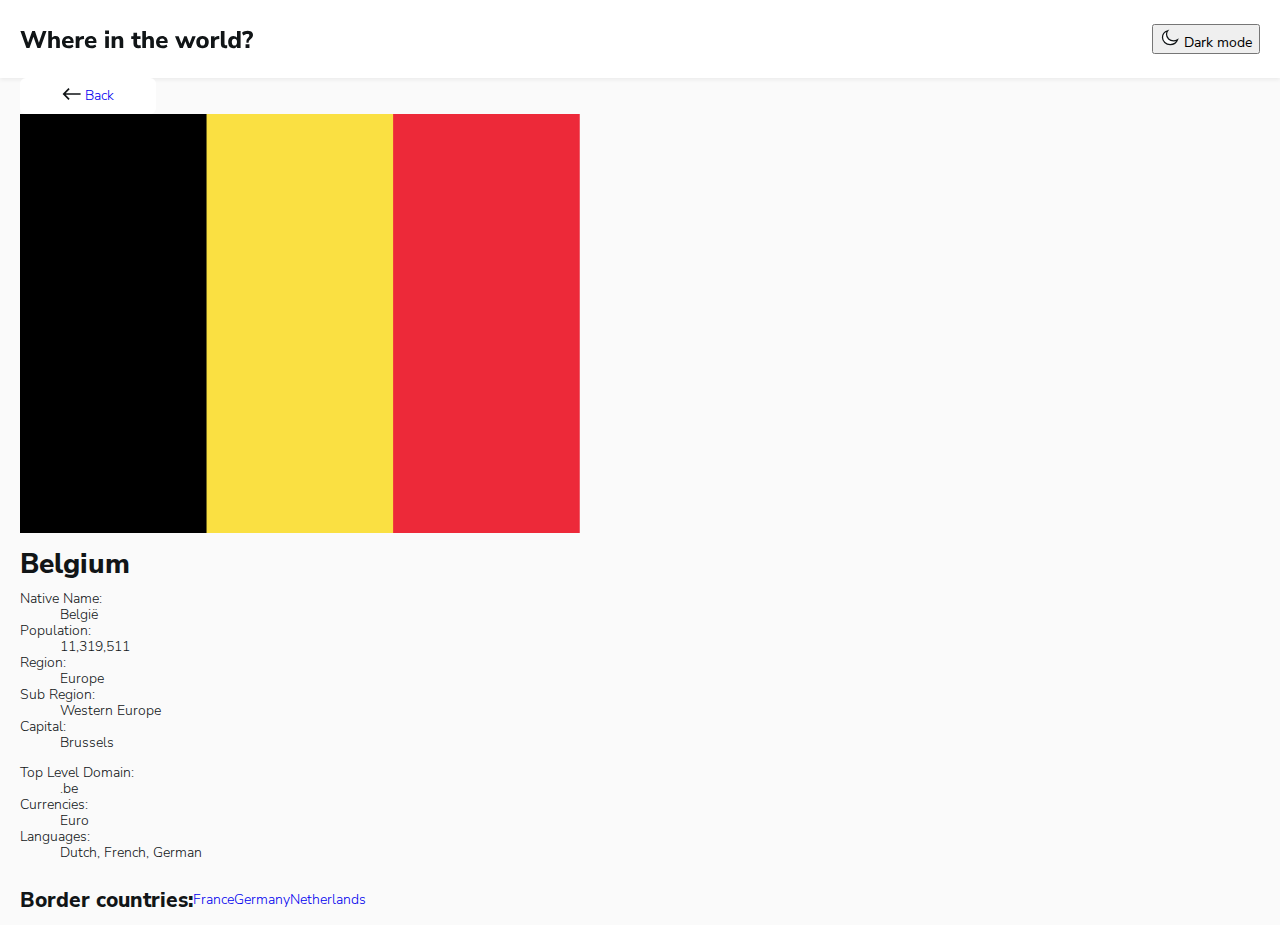
==== commit 6f5ad1ec: "Refactor CSS codes form BEM." ====
--- a/detail.html
+++ b/detail.html
@@ -39,7 +39,7 @@
   <main class="main-content">
     <section class="detail-hero">
       <div class="container detail-hero__container">
-        <a class="button--accent" href="index.html"><svg width="19" height="12" fill="none" xmlns="http://www.w3.org/2000/svg"><path fill-rule="evenodd" clip-rule="evenodd" d="m6.464.107 1.179 1.179-3.89 3.889h14.85v1.65H3.753l3.89 3.889-1.179 1.179L.572 6 6.464.107Z" fill="var(--light_mode-fonts-color)"/></svg>
+        <a class="button button--accent" href="index.html"><svg width="19" height="12" fill="none" xmlns="http://www.w3.org/2000/svg"><path fill-rule="evenodd" clip-rule="evenodd" d="m6.464.107 1.179 1.179-3.89 3.889h14.85v1.65H3.753l3.89 3.889-1.179 1.179L.572 6 6.464.107Z" fill="var(--light_mode-fonts-color)"/></svg>
           <span class="button--accent-text">Back</span>
         </a>
 
--- a/css/styles.css
+++ b/css/styles.css
@@ -1,6 +1,5 @@
 /* CUSTOM PROPS */
 :root {
-  --main-font: "Nunito Sans", "Arial", sans-serif;
   --site_main-color: #fff;
   --light_mode-extra-bg-color: #fafafa;
   --light_mode-fonts-color: #111517;
@@ -8,8 +7,10 @@
   --country-link-bg: var(--site_main-color);
   --site_main-color-detail: #fff;
   --light_mode-input-color: rgba(132, 132, 132, 1);
+
+  --main-font: "Nunito Sans", "Arial", sans-serif;
+
   --main-box-shadow: 0px 2px 4px rgba(0, 0, 0, 0.06);
-  --main-transition: color 0.4s ease;
 }
 
 .dark-mode {
@@ -84,7 +85,6 @@
   font-weight: 300;
   padding: 0;
   margin: 0;
-  transition: var(--main-transition);
 }
 
 .site-body-detail {
@@ -115,78 +115,86 @@
   outline-offset: 5px;
 }
 
-/* TIPO-BUTTON  */
-.back-button-link {
+
+/* AUTOFILL  */
+input:-webkit-autofill,
+input:-webkit-autofill:hover,
+input:-webkit-autofill:focus,
+textarea:-webkit-autofill,
+textarea:-webkit-autofill:hover,
+textarea:-webkit-autofill:focus,
+select:-webkit-autofill,
+select:-webkit-autofill:hover,
+select:-webkit-autofill:focus {
+  border: none ;
+  -webkit-text-fill-color: ;
+  -webkit-box-shadow: 0 0 0px 1000px 000 inset;
+  transition: background-color 5000s ease-in-out 0s;
+}
+
+
+/* CLEAR "X" FROM INPUT  */
+input[type=search]::-ms-clear {  display: none; width : 0; height: 0; }
+input[type=search]::-ms-reveal {  display: none; width : 0; height: 0; }
+
+/* CHROOME */
+input[type="search"]::-webkit-search-decoration,
+input[type="search"]::-webkit-search-cancel-button,
+input[type="search"]::-webkit-search-results-button,
+input[type="search"]::-webkit-search-results-decoration { display: none; }
+
+textarea:focus, input:focus {
+  color: var(--light_mode-fonts-color);
+}
+
+
+
+/* LOGO  */
+.logo {
+  display: flex;
+  flex-shrink: 0;
+}
+
+.logo__img {
+  display: block;
+  width: 233px;
+  height: 19px;
+  object-fit: contain;
+}
+
+/* BUTTON  */
+.button {
   display: inline-block;
-  background-color: var(--site_main-color);
+  min-width: 136px;
+  background-color: transparent;
+  text-align: center;
   text-decoration: none;
   border-radius: 6px;
   padding-top: 10px;
   padding-bottom: 10px;
-  padding-right: 39px;
-  padding-left: 32px;
-  margin-bottom: 80px;
+  white-space: nowrap;
+  cursor: pointer;
+}
+
+.button--accent {
+  background-color: var(--site_main-color);
   transition: transform 0.3s ease;
 }
 
-.back-button-link:active {
+.button--accent:active {
   transform: scale(0.9);
 }
 
-/* SITE-HEADER */
-.site-header {
-  background-color: var(--site_main-color);
-  box-shadow: var(--main-box-shadow);
-}
-
-.site-header-wrapper {
+.button--toggler {
+  border: none;
+}
+
+.toggler__inner {
   display: flex;
   align-items: center;
-  justify-content: space-between;
-  padding-top: 24px;
-  padding-bottom: 24px;
-}
-
-.site-main-heading-wrapper {
-  margin-right: 30px;
-}
-
-.site-main-heading {
-  transition: transform 0.3s ease;
-}
-
-.site-main-heading-link {
-  display: flex;
-  transition: var(--main-transition),
-  opacity 0.4s ease;
-}
-
-.site-main-heading-link:hover {
-  opacity: 0.8;
-}
-
-.site-main-heading-link:active {
-  opacity: 0.6;
-}
-
-.site-dark-mode-toggle {
-  border: none;
-  background-color: var(--site_main-color);
-  cursor: pointer;
-  border-radius: 2px;
-  transition: transform 0.3s ease;
-}
-
-.site-dark-mode-toggle:active {
-  transform: scale(0.9);
-}
-
-.toggle-wrapper {
-  display: flex;
-  align-items: center;
-}
-
-.toggle-text {
+}
+
+.toggler__text {
   margin-left: 8px;
   text-transform: capitalize;
   color: var(--light_mode-fonts-color);
@@ -198,75 +206,80 @@
   transition: var(--main-transition);
 }
 
+/* SITE-HEADER */
+.site-header {
+  background-color: var(--site_main-color);
+  box-shadow: var(--main-box-shadow);
+}
+
+.site-header__container {
+  display: flex;
+  align-items: center;
+  justify-content: space-between;
+  padding-top: 24px;
+  padding-bottom: 24px;
+}
+
+.site-header__logo {
+  margin-right: 30px;
+}
+
+.site-header__logo:hover {
+  opacity: 0.8;
+}
+
+.site-header__logo:active {
+  opacity: 0.6;
+}
+
 
 /* MAIN-CONTENT  */
 .main-content {
   flex-grow: 1;
 }
 
-.site-main-wrapper {
+.index-hero {
   padding-top: 48px;
   padding-bottom: 45px;
 }
 
 
 /* SITE-FORM */
-.site-form {
-  position: relative;
+.form {
   display: flex;
   justify-content: space-between;
   margin-bottom: 48px;
 }
 
-.search-icon-svg {
+.form__search-wrapper {
+  position: relative;
+}
+
+.form__search-icon {
   position: absolute;
   left: 32px;
   top: 30%;
   pointer-events: none;
 }
 
-.search-generator {
+.form__search {
   min-width: 480px;
-  padding-top: 18px;
-  padding-bottom: 18px;
+  padding: 18px;
   padding-left: 74px;
-  margin-right: 30px;
+  color: var(--light_mode-fonts-color);
   background-color: var(--site_main-color);
   border: none;
   border-radius: 5px;
   box-shadow: var(--main-box-shadow);
 }
 
-/* CLEAR "X" FROM INPUT  */
-input[type=search]::-ms-clear {  display: none; width : 0; height: 0; }
-input[type=search]::-ms-reveal {  display: none; width : 0; height: 0; }
-
-/* CHROOME */
-input[type="search"]::-webkit-search-decoration,
-input[type="search"]::-webkit-search-cancel-button,
-input[type="search"]::-webkit-search-results-button,
-input[type="search"]::-webkit-search-results-decoration { display: none; }
-
-textarea:focus, input:focus {
-  color: var(--light_mode-fonts-color);
-}
-
-::placeholder {
-  color: var(--light_mode-input-color);
-  font-size: 14px;
-  line-height: 20px;
-  font-weight: 400;
-  transition: var(--main-transition);
-}
-
-.input-icon-svg {
+.form__search-icon {
   position: absolute;
-  cursor: pointer;
-  top: 43%;
-  right: 18px;
-}
-
-.select-region {
+  top: 19px;
+  right: 32px;
+}
+
+.form__selector {
   -webkit-appearance: none;
   width: 200px;
   padding-top: 18px;
@@ -285,8 +298,8 @@
 }
 
 
-/* COUNYTR-LIST  */
-.country-info-list {
+/* COUNTRy-LIST  */
+.countries {
   display: flex;
   flex-wrap: wrap;
   padding: 0;
@@ -296,7 +309,7 @@
   list-style: none;
 }
 
-.country-info-list-item {
+.countries__item {
   position: relative;
   width: calc(338px - 75px);
   margin-left: 75px;
@@ -321,23 +334,23 @@
   transform: scale(0.9);
 }
 
-.country-flag-img {
+.countries__img {
   width: 100%;
   height: 160px;
   object-fit: cover;
 }
 
-.country-card-box {
-  padding-top: 24px;
-  padding-left: 24px;
-}
-
-.card-heading {
+.countries__inner {
+  padding: 24px;
+  padding-bottom: 46px;
+}
+
+.countries__title {
   margin: 0;
   margin-bottom: 16px;
 }
 
-.card-heading-link {
+.countries__title-link {
   display: inline-block;
   text-decoration: none;
   color: var(--light_mode-fonts-color);
@@ -347,38 +360,38 @@
   transition: color 0.6s ease;
 }
 
-.card-heading-link::before {
+.countries__title-link::before {
+  content: "";
+  width: 100%;
+  height: 100%;
   position: absolute;
-  right: 0;
   left: 0;
-  top: 0;
   bottom: 0;
-  content: "";
-}
-
-.card-heading-link:hover {
+}
+
+.countries__title-link:hover {
   text-decoration: underline;
 }
 
-.country-description-list {
+.countries__info {
   margin: 0;
   padding: 0;
   list-style: none;
 }
 
-.dls-list-item-wrapper {
-  display: flex;
-}
-
-.dls-list-item-wrapper:not(:last-child) {
+.countries__dt-dd-wrapper {
+  display: flex;
+}
+
+.countries__dt-dd-wrapper:not(:last-child) {
   margin-bottom: 8px;
 }
 
-.decription-term {
+.countries__decription-term {
   font-weight: 600;
 }
 
-.desciption-detail {
+.countries__desciption-detail {
   margin-left: 4px;
 }
 
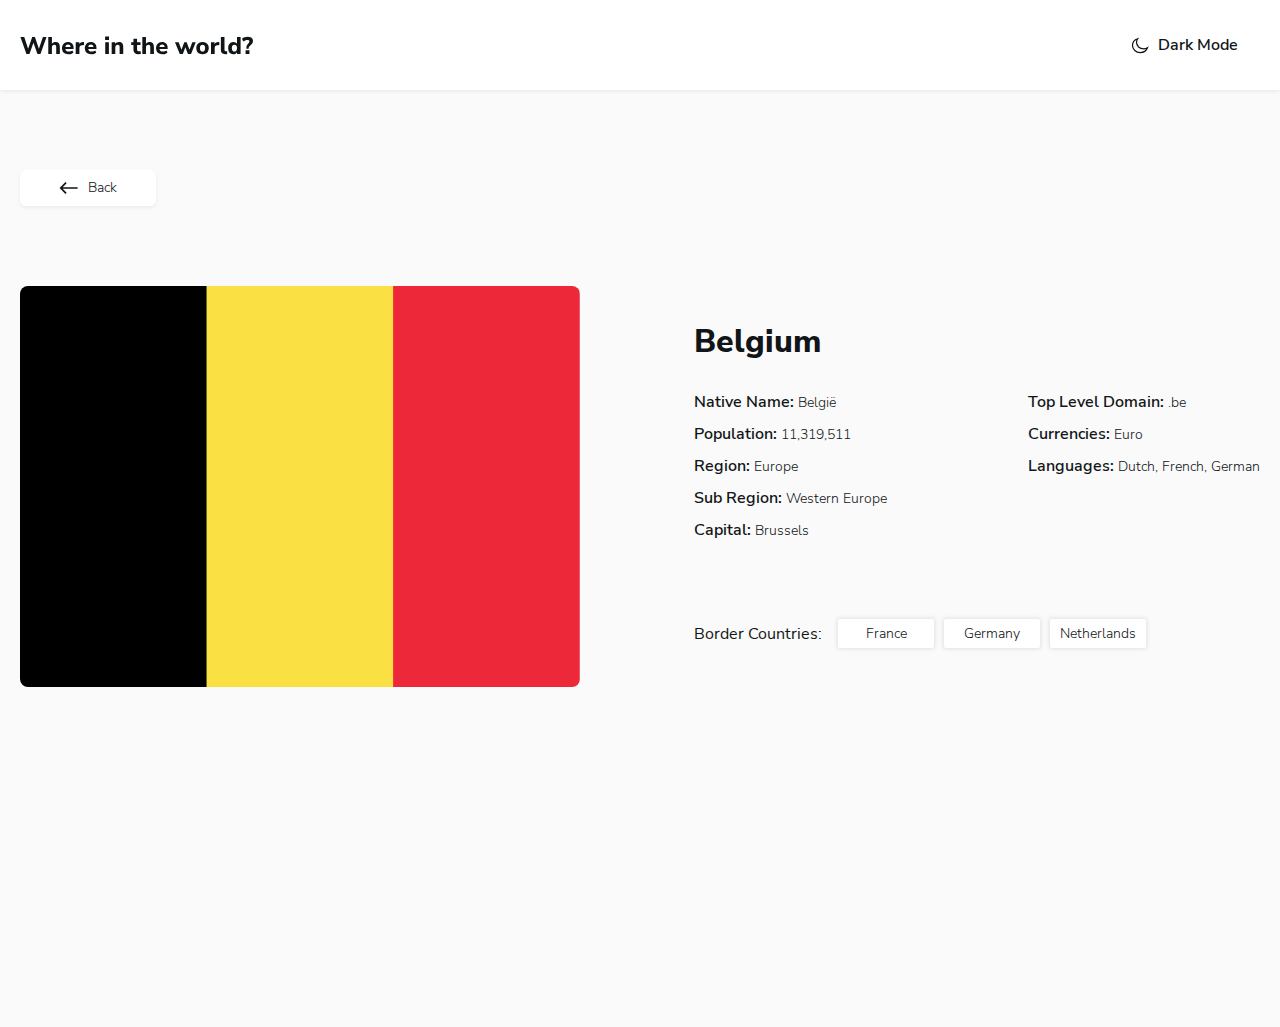
==== commit 92dec928: "Refactor CSS code for BEM." ====
--- a/detail.html
+++ b/detail.html
@@ -19,16 +19,16 @@
 
       <!-- LOGO -->
       <a class="logo site-header__logo" href="index.html">
-        <svg class="site-main-heading" width="233" height="19" fill="none" xmlns="http://www.w3.org/2000/svg"><path d="M6.432 18 .408 1.08h3.816l3.888 11.568L12.216 1.08h2.688l3.984 11.76L22.92 1.08h3.6L20.448 18h-3.024l-3.96-11.232L9.456 18H6.432Zm21.843 0V1.08h3.624v6.744a3.91 3.91 0 0 1 1.608-1.368c.656-.32 1.384-.48 2.184-.48 2.768 0 4.152 1.648 4.152 4.944V18h-3.624v-6.912c0-.816-.152-1.4-.456-1.752-.304-.368-.752-.552-1.344-.552-.768 0-1.384.24-1.848.72-.448.48-.672 1.12-.672 1.92V18h-3.624Zm20.393.264c-1.392 0-2.592-.248-3.6-.744-.992-.512-1.76-1.224-2.304-2.136-.528-.928-.792-2.016-.792-3.264 0-1.216.256-2.28.768-3.192a5.655 5.655 0 0 1 2.136-2.16c.912-.528 1.96-.792 3.144-.792 1.712 0 3.072.544 4.08 1.632 1.008 1.072 1.512 2.528 1.512 4.368v.912h-8.184c.128.928.464 1.608 1.008 2.04.56.416 1.328.624 2.304.624.64 0 1.288-.096 1.944-.288a5.447 5.447 0 0 0 1.776-.888l.96 2.424c-.592.448-1.32.808-2.184 1.08a8.842 8.842 0 0 1-2.568.384Zm-.504-9.888c-.768 0-1.392.232-1.872.696-.464.464-.752 1.112-.864 1.944h5.184c-.096-1.76-.912-2.64-2.448-2.64ZM55.72 18V6.216h3.552v2.04c.56-1.376 1.76-2.136 3.6-2.28l1.056-.072.216 3.048-2.04.216c-1.792.176-2.688 1.088-2.688 2.736V18H55.72Zm15.8.264c-1.392 0-2.592-.248-3.6-.744-.992-.512-1.76-1.224-2.304-2.136-.528-.928-.792-2.016-.792-3.264 0-1.216.256-2.28.768-3.192a5.654 5.654 0 0 1 2.136-2.16c.912-.528 1.96-.792 3.144-.792 1.712 0 3.072.544 4.08 1.632 1.008 1.072 1.512 2.528 1.512 4.368v.912H68.28c.128.928.464 1.608 1.008 2.04.56.416 1.328.624 2.304.624.64 0 1.288-.096 1.944-.288a5.447 5.447 0 0 0 1.776-.888l.96 2.424c-.592.448-1.32.808-2.184 1.08a8.842 8.842 0 0 1-2.568.384Zm-.504-9.888c-.768 0-1.392.232-1.872.696-.464.464-.752 1.112-.864 1.944h5.184c-.096-1.76-.912-2.64-2.448-2.64Zm14.091-4.44V.552h3.912v3.384h-3.912ZM85.251 18V6.216h3.624V18h-3.624Zm6.422 0V6.216h3.552v1.728a3.94 3.94 0 0 1 1.608-1.464c.672-.336 1.424-.504 2.256-.504 1.392 0 2.432.408 3.12 1.224.688.8 1.032 2.04 1.032 3.72V18h-3.624v-6.912c0-.816-.152-1.4-.456-1.752-.304-.368-.752-.552-1.344-.552-.768 0-1.384.24-1.848.72-.448.48-.672 1.12-.672 1.92V18h-3.624Zm26.737.264c-3.312 0-4.968-1.608-4.968-4.824V8.928h-2.232V6.216h2.232V2.76h3.624v3.456h3.48v2.712h-3.48v4.368c0 .672.152 1.176.456 1.512.32.336.824.504 1.512.504.208 0 .424-.024.648-.072.24-.048.496-.112.768-.192l.528 2.64a4.586 4.586 0 0 1-1.2.408c-.464.112-.92.168-1.368.168Zm3.92-.264V1.08h3.624v6.744a3.91 3.91 0 0 1 1.608-1.368c.656-.32 1.384-.48 2.184-.48 2.768 0 4.152 1.648 4.152 4.944V18h-3.624v-6.912c0-.816-.152-1.4-.456-1.752-.304-.368-.752-.552-1.344-.552-.768 0-1.384.24-1.848.72-.448.48-.672 1.12-.672 1.92V18h-3.624Zm20.393.264c-1.392 0-2.592-.248-3.6-.744-.992-.512-1.76-1.224-2.304-2.136-.528-.928-.792-2.016-.792-3.264 0-1.216.256-2.28.768-3.192a5.654 5.654 0 0 1 2.136-2.16c.912-.528 1.96-.792 3.144-.792 1.712 0 3.072.544 4.08 1.632 1.008 1.072 1.512 2.528 1.512 4.368v.912h-8.184c.128.928.464 1.608 1.008 2.04.56.416 1.328.624 2.304.624.64 0 1.288-.096 1.944-.288a5.447 5.447 0 0 0 1.776-.888l.96 2.424c-.592.448-1.32.808-2.184 1.08a8.842 8.842 0 0 1-2.568.384Zm-.504-9.888c-.768 0-1.392.232-1.872.696-.464.464-.752 1.112-.864 1.944h5.184c-.096-1.76-.912-2.64-2.448-2.64ZM159.791 18 154.99 6.216h3.673l2.808 7.56 2.808-7.56h2.4l2.808 7.656 2.808-7.656h3.48L171.023 18h-3.072l-2.592-6.696-2.52 6.696h-3.048Zm22.718.264c-1.264 0-2.368-.248-3.312-.744a5.44 5.44 0 0 1-2.16-2.136c-.512-.928-.768-2.024-.768-3.288 0-1.248.256-2.328.768-3.24a5.242 5.242 0 0 1 2.16-2.136c.944-.496 2.048-.744 3.312-.744 1.264 0 2.36.248 3.288.744a5.207 5.207 0 0 1 2.184 2.136c.528.912.792 1.992.792 3.24 0 1.264-.264 2.36-.792 3.288a5.4 5.4 0 0 1-2.184 2.136c-.928.496-2.024.744-3.288.744Zm0-2.712c.768 0 1.392-.28 1.872-.84.496-.56.744-1.432.744-2.616 0-1.168-.248-2.024-.744-2.568-.48-.56-1.104-.84-1.872-.84s-1.392.28-1.872.84c-.48.544-.72 1.4-.72 2.568 0 1.184.24 2.056.72 2.616s1.104.84 1.872.84ZM190.978 18V6.216h3.552v2.04c.56-1.376 1.76-2.136 3.6-2.28l1.056-.072.216 3.048-2.04.216c-1.792.176-2.688 1.088-2.688 2.736V18h-3.696Zm14.283.264c-1.52 0-2.632-.392-3.336-1.176-.704-.8-1.056-1.984-1.056-3.552V1.08h3.624v12.312c0 1.28.568 1.92 1.704 1.92.176 0 .344-.008.504-.024.176-.016.344-.048.504-.096L207.157 18a6.784 6.784 0 0 1-1.896.264Zm8.067 0c-1.024 0-1.928-.248-2.712-.744-.768-.512-1.368-1.224-1.8-2.136-.432-.928-.648-2.024-.648-3.288 0-1.264.216-2.352.648-3.264.432-.912 1.032-1.616 1.8-2.112.784-.496 1.688-.744 2.712-.744.784 0 1.504.168 2.16.504.656.336 1.152.784 1.488 1.344V1.08h3.624V18h-3.552v-1.776c-.32.624-.816 1.12-1.488 1.488-.656.368-1.4.552-2.232.552Zm1.08-2.712c.768 0 1.392-.28 1.872-.84.496-.56.744-1.432.744-2.616 0-1.168-.248-2.024-.744-2.568-.48-.56-1.104-.84-1.872-.84s-1.392.28-1.872.84c-.48.544-.72 1.4-.72 2.568 0 1.184.24 2.056.72 2.616s1.104.84 1.872.84Zm12.008-2.904V11.52c0-.704.128-1.352.384-1.944.256-.608.696-1.248 1.32-1.92.448-.48.76-.888.936-1.224a2.39 2.39 0 0 0 .264-1.08c0-.448-.168-.8-.504-1.056-.32-.256-.784-.384-1.392-.384-1.488 0-2.888.536-4.2 1.608l-1.176-2.736c.704-.608 1.56-1.088 2.568-1.44a9.258 9.258 0 0 1 3.072-.528c1.056 0 1.984.176 2.784.528.8.336 1.416.816 1.848 1.44.448.608.672 1.32.672 2.136 0 .736-.168 1.416-.504 2.04-.32.624-.896 1.28-1.728 1.968-.752.624-1.272 1.168-1.56 1.632-.272.464-.44.912-.504 1.344l-.12.744h-2.16ZM225.552 18v-3.84h3.888V18h-3.888Z" fill="var(--light_mode-fonts-color)"/></svg>
+        <svg class="logo__img" width="233" height="19" fill="none" xmlns="http://www.w3.org/2000/svg"><path d="M6.432 18 .408 1.08h3.816l3.888 11.568L12.216 1.08h2.688l3.984 11.76L22.92 1.08h3.6L20.448 18h-3.024l-3.96-11.232L9.456 18H6.432Zm21.843 0V1.08h3.624v6.744a3.91 3.91 0 0 1 1.608-1.368c.656-.32 1.384-.48 2.184-.48 2.768 0 4.152 1.648 4.152 4.944V18h-3.624v-6.912c0-.816-.152-1.4-.456-1.752-.304-.368-.752-.552-1.344-.552-.768 0-1.384.24-1.848.72-.448.48-.672 1.12-.672 1.92V18h-3.624Zm20.393.264c-1.392 0-2.592-.248-3.6-.744-.992-.512-1.76-1.224-2.304-2.136-.528-.928-.792-2.016-.792-3.264 0-1.216.256-2.28.768-3.192a5.655 5.655 0 0 1 2.136-2.16c.912-.528 1.96-.792 3.144-.792 1.712 0 3.072.544 4.08 1.632 1.008 1.072 1.512 2.528 1.512 4.368v.912h-8.184c.128.928.464 1.608 1.008 2.04.56.416 1.328.624 2.304.624.64 0 1.288-.096 1.944-.288a5.447 5.447 0 0 0 1.776-.888l.96 2.424c-.592.448-1.32.808-2.184 1.08a8.842 8.842 0 0 1-2.568.384Zm-.504-9.888c-.768 0-1.392.232-1.872.696-.464.464-.752 1.112-.864 1.944h5.184c-.096-1.76-.912-2.64-2.448-2.64ZM55.72 18V6.216h3.552v2.04c.56-1.376 1.76-2.136 3.6-2.28l1.056-.072.216 3.048-2.04.216c-1.792.176-2.688 1.088-2.688 2.736V18H55.72Zm15.8.264c-1.392 0-2.592-.248-3.6-.744-.992-.512-1.76-1.224-2.304-2.136-.528-.928-.792-2.016-.792-3.264 0-1.216.256-2.28.768-3.192a5.654 5.654 0 0 1 2.136-2.16c.912-.528 1.96-.792 3.144-.792 1.712 0 3.072.544 4.08 1.632 1.008 1.072 1.512 2.528 1.512 4.368v.912H68.28c.128.928.464 1.608 1.008 2.04.56.416 1.328.624 2.304.624.64 0 1.288-.096 1.944-.288a5.447 5.447 0 0 0 1.776-.888l.96 2.424c-.592.448-1.32.808-2.184 1.08a8.842 8.842 0 0 1-2.568.384Zm-.504-9.888c-.768 0-1.392.232-1.872.696-.464.464-.752 1.112-.864 1.944h5.184c-.096-1.76-.912-2.64-2.448-2.64Zm14.091-4.44V.552h3.912v3.384h-3.912ZM85.251 18V6.216h3.624V18h-3.624Zm6.422 0V6.216h3.552v1.728a3.94 3.94 0 0 1 1.608-1.464c.672-.336 1.424-.504 2.256-.504 1.392 0 2.432.408 3.12 1.224.688.8 1.032 2.04 1.032 3.72V18h-3.624v-6.912c0-.816-.152-1.4-.456-1.752-.304-.368-.752-.552-1.344-.552-.768 0-1.384.24-1.848.72-.448.48-.672 1.12-.672 1.92V18h-3.624Zm26.737.264c-3.312 0-4.968-1.608-4.968-4.824V8.928h-2.232V6.216h2.232V2.76h3.624v3.456h3.48v2.712h-3.48v4.368c0 .672.152 1.176.456 1.512.32.336.824.504 1.512.504.208 0 .424-.024.648-.072.24-.048.496-.112.768-.192l.528 2.64a4.586 4.586 0 0 1-1.2.408c-.464.112-.92.168-1.368.168Zm3.92-.264V1.08h3.624v6.744a3.91 3.91 0 0 1 1.608-1.368c.656-.32 1.384-.48 2.184-.48 2.768 0 4.152 1.648 4.152 4.944V18h-3.624v-6.912c0-.816-.152-1.4-.456-1.752-.304-.368-.752-.552-1.344-.552-.768 0-1.384.24-1.848.72-.448.48-.672 1.12-.672 1.92V18h-3.624Zm20.393.264c-1.392 0-2.592-.248-3.6-.744-.992-.512-1.76-1.224-2.304-2.136-.528-.928-.792-2.016-.792-3.264 0-1.216.256-2.28.768-3.192a5.654 5.654 0 0 1 2.136-2.16c.912-.528 1.96-.792 3.144-.792 1.712 0 3.072.544 4.08 1.632 1.008 1.072 1.512 2.528 1.512 4.368v.912h-8.184c.128.928.464 1.608 1.008 2.04.56.416 1.328.624 2.304.624.64 0 1.288-.096 1.944-.288a5.447 5.447 0 0 0 1.776-.888l.96 2.424c-.592.448-1.32.808-2.184 1.08a8.842 8.842 0 0 1-2.568.384Zm-.504-9.888c-.768 0-1.392.232-1.872.696-.464.464-.752 1.112-.864 1.944h5.184c-.096-1.76-.912-2.64-2.448-2.64ZM159.791 18 154.99 6.216h3.673l2.808 7.56 2.808-7.56h2.4l2.808 7.656 2.808-7.656h3.48L171.023 18h-3.072l-2.592-6.696-2.52 6.696h-3.048Zm22.718.264c-1.264 0-2.368-.248-3.312-.744a5.44 5.44 0 0 1-2.16-2.136c-.512-.928-.768-2.024-.768-3.288 0-1.248.256-2.328.768-3.24a5.242 5.242 0 0 1 2.16-2.136c.944-.496 2.048-.744 3.312-.744 1.264 0 2.36.248 3.288.744a5.207 5.207 0 0 1 2.184 2.136c.528.912.792 1.992.792 3.24 0 1.264-.264 2.36-.792 3.288a5.4 5.4 0 0 1-2.184 2.136c-.928.496-2.024.744-3.288.744Zm0-2.712c.768 0 1.392-.28 1.872-.84.496-.56.744-1.432.744-2.616 0-1.168-.248-2.024-.744-2.568-.48-.56-1.104-.84-1.872-.84s-1.392.28-1.872.84c-.48.544-.72 1.4-.72 2.568 0 1.184.24 2.056.72 2.616s1.104.84 1.872.84ZM190.978 18V6.216h3.552v2.04c.56-1.376 1.76-2.136 3.6-2.28l1.056-.072.216 3.048-2.04.216c-1.792.176-2.688 1.088-2.688 2.736V18h-3.696Zm14.283.264c-1.52 0-2.632-.392-3.336-1.176-.704-.8-1.056-1.984-1.056-3.552V1.08h3.624v12.312c0 1.28.568 1.92 1.704 1.92.176 0 .344-.008.504-.024.176-.016.344-.048.504-.096L207.157 18a6.784 6.784 0 0 1-1.896.264Zm8.067 0c-1.024 0-1.928-.248-2.712-.744-.768-.512-1.368-1.224-1.8-2.136-.432-.928-.648-2.024-.648-3.288 0-1.264.216-2.352.648-3.264.432-.912 1.032-1.616 1.8-2.112.784-.496 1.688-.744 2.712-.744.784 0 1.504.168 2.16.504.656.336 1.152.784 1.488 1.344V1.08h3.624V18h-3.552v-1.776c-.32.624-.816 1.12-1.488 1.488-.656.368-1.4.552-2.232.552Zm1.08-2.712c.768 0 1.392-.28 1.872-.84.496-.56.744-1.432.744-2.616 0-1.168-.248-2.024-.744-2.568-.48-.56-1.104-.84-1.872-.84s-1.392.28-1.872.84c-.48.544-.72 1.4-.72 2.568 0 1.184.24 2.056.72 2.616s1.104.84 1.872.84Zm12.008-2.904V11.52c0-.704.128-1.352.384-1.944.256-.608.696-1.248 1.32-1.92.448-.48.76-.888.936-1.224a2.39 2.39 0 0 0 .264-1.08c0-.448-.168-.8-.504-1.056-.32-.256-.784-.384-1.392-.384-1.488 0-2.888.536-4.2 1.608l-1.176-2.736c.704-.608 1.56-1.088 2.568-1.44a9.258 9.258 0 0 1 3.072-.528c1.056 0 1.984.176 2.784.528.8.336 1.416.816 1.848 1.44.448.608.672 1.32.672 2.136 0 .736-.168 1.416-.504 2.04-.32.624-.896 1.28-1.728 1.968-.752.624-1.272 1.168-1.56 1.632-.272.464-.44.912-.504 1.344l-.12.744h-2.16ZM225.552 18v-3.84h3.888V18h-3.888Z" fill="var(--light_mode-fonts-color)"/></svg>
       </a>
 
 
 
       <!-- BUTTON  -->
-      <button class="toggler" id="dark-mode-toggle" aria-label="Toggle dark/light theme">
-        <span class="toggle__inner">
+      <button class="toggler button button--toggler" id="dark-mode-toggle" aria-label="Toggle dark/light theme">
+        <span class="toggler__inner">
           <svg width="20" height="20" fill="none" xmlns="http://www.w3.org/2000/svg"><path fill-rule="evenodd" clip-rule="evenodd" d="M13.553 13.815c-3.884 0-7.034-2.887-7.034-6.447 0-1.343.448-2.586 1.212-3.618-3.04.945-5.231 3.581-5.231 6.688 0 3.9 3.45 7.062 7.704 7.062 3.389 0 6.266-2.007 7.296-4.796a7.458 7.458 0 0 1-3.947 1.111Z" fill="#fff" stroke="var(--dark_mode-svg-bg)" stroke-width="1.25"/></svg>
-          <span class="toggle-text">Dark mode</span>
+          <span class="toggler__text">Dark mode</span>
         </span>
       </button>
     </div>
@@ -39,12 +39,15 @@
   <main class="main-content">
     <section class="detail-hero">
       <div class="container detail-hero__container">
-        <a class="button button--accent" href="index.html"><svg width="19" height="12" fill="none" xmlns="http://www.w3.org/2000/svg"><path fill-rule="evenodd" clip-rule="evenodd" d="m6.464.107 1.179 1.179-3.89 3.889h14.85v1.65H3.753l3.89 3.889-1.179 1.179L.572 6 6.464.107Z" fill="var(--light_mode-fonts-color)"/></svg>
-          <span class="button--accent-text">Back</span>
+        <a class="button button--accent" href="index.html">
+          <span class="button--accent__inner">
+            <svg width="19" height="12" fill="none" xmlns="http://www.w3.org/2000/svg"><path fill-rule="evenodd" clip-rule="evenodd" d="m6.464.107 1.179 1.179-3.89 3.889h14.85v1.65H3.753l3.89 3.889-1.179 1.179L.572 6 6.464.107Z" fill="var(--light_mode-fonts-color)"/></svg>
+            <span class="button--accent__text">Back</span>
+          </span>
         </a>
 
         <!-- FULL-INFO  -->
-        <div class="country-info">
+        <div class="country-info country-info--detail">
           <img class="country-info__img" src="img/detail-belgium.png" width="560" height="401" srcset="img/detail-belgium.png 1x, img/detail-belgium@2x.png 2x" alt="Belgium">
 
           <div class="country-info__inner">
@@ -52,7 +55,7 @@
             <div class="country-info__left-right-wrapper">
 
               <!-- LEFT  -->
-              <dl class="full-info">
+              <dl class="full-info full-info--left">
                 <div class="full-info__dt-dd-wrapper">
                   <dt class="full-info__decription-term">Native Name:</dt>
                   <dd class="full-info__detail-decription">België</dd>
@@ -96,9 +99,11 @@
             <!-- COUNTRY-LINK  -->
             <section class="countries-border">
               <h2 class="countries-border__title">Border countries:</h2>
-              <a class="countries-border__border-country-link" href="#">France</a>
-              <a class="countries-border__border-country-link" href="#">Germany</a>
-              <a class="countries-border__border-country-link" href="#">Netherlands</a>
+              <div class="countries-border-border-country-link-wrapper">
+                <a class="countries-border__border-country-link" href="#">France</a>
+                <a class="countries-border__border-country-link" href="#">Germany</a>
+                <a class="countries-border__border-country-link" href="#">Netherlands</a>
+              </div>
             </section>
           </div>
         </div>
--- a/css/styles.css
+++ b/css/styles.css
@@ -127,8 +127,8 @@
 select:-webkit-autofill:hover,
 select:-webkit-autofill:focus {
   border: none ;
-  -webkit-text-fill-color: ;
-  -webkit-box-shadow: 0 0 0px 1000px 000 inset;
+  -webkit-text-fill-color: var(--light_mode-fonts-color);
+  box-shadow: 0 0 0px 1000px 000 inset;
   transition: background-color 5000s ease-in-out 0s;
 }
 
@@ -177,11 +177,31 @@
 }
 
 .button--accent {
+  color: var(--light_mode-fonts-color);
   background-color: var(--site_main-color);
   transition: transform 0.3s ease;
+  box-shadow: var(--main-box-shadow);
+}
+
+.button--accent__inner {
+  display: flex;
+  align-items: center;
+  justify-content: center;
+}
+
+.button--accent__text {
+  margin-left: 10px;
 }
 
 .button--accent:active {
+  transform: scale(0.9);
+}
+
+.toggler {
+  transition: transform 0.3s ease;
+}
+
+.toggler:active {
   transform: scale(0.9);
 }
 
@@ -399,31 +419,37 @@
 /* ..................................................................................................... */
 /* .........................................DETAIL PAGE................................................. */
 /* ..................................................................................................... */
-.detail-info-wrapper {
+.detail-hero {
+  padding-top: 80px;
+  padding-bottom: 260px;
+}
+
+.country-info {
+  display: flex;
+  align-items: center;
+  justify-content: space-between;
+}
+
+.country-info--detail {
   padding-top: 80px;
   padding-bottom: 80px;
 }
 
-.back-text {
-  font-size: 16px;
-  line-height: 20px;
-  font-weight: 300;
-}
-
-.full-info-wrapper {
-  display: flex;
-  align-items: center;
-}
-
-.detail-main-flag-img {
+.country-info__img {
   width: 560px;
   height: 401px;
   object-fit: cover;
   border-radius: 8px;
-  margin-right: 120px;
-}
-
-.detail-main-heading {
+}
+
+.country-info__inner {
+  display: flex;
+  flex-direction: column;
+  align-items: flex-start;
+  margin-left: 30px;
+}
+
+.country-info__title {
   margin: 0;
   margin-bottom: 23px;
   font-size: 32px;
@@ -431,31 +457,34 @@
   font-weight: 800;
 }
 
-.full-information-left-right {
-  width: 600px;
+.country-info__left-right-wrapper {
+  display: flex;
   justify-content: space-between;
-  display: flex;
   margin-bottom: 68px;
 }
 
-.detail-description-list {
+.full-info {
   margin: 0;
   padding: 0;
   list-style: none;
 }
 
-.country-description-item-wrapper {
+.full-info--left {
+  margin-right: 141px;
+}
+
+.full-info__dt-dd-wrapper {
   display: flex;
   align-items: baseline;
 }
 
-.detail-dt {
+.full-info__decription-term {
   font-size: 16px;
   line-height: 32px;
   font-weight: 600;
 }
 
-.dd-description {
+.full-info__detail-decription {
   margin-left: 4px;
 }
 
@@ -465,11 +494,20 @@
   flex-wrap: wrap;
 }
 
-.detai-extra-page-picker {
-  margin-right: 15px;
-}
-
-.border-country-link {
+.countries-border__title {
+  margin: 0;
+  font-size: 16px;
+  line-height: 24px;
+  font-weight: 400;
+  text-transform: capitalize;
+}
+
+.countries-border-border-country-link-wrapper {
+  display: flex;
+  margin-left: 16px;
+}
+
+.countries-border__border-country-link {
   min-width: 96px;
   padding: 5px 10px;
   margin-top: 5px;
@@ -487,14 +525,14 @@
   transition: transform 0.3s ease;
 }
 
-.border-country-link:not(:last-child) {
+.countries-border__border-country-link:not(:last-child) {
   margin-right: 10px;
 }
 
-.border-country-link:hover {
+.countries-border__border-country-link:hover {
   transform: scale(0.9);
 }
 
-.border-country-link:active {
+.countries-border__border-country-link:active {
   transform: scale(0.8);
 }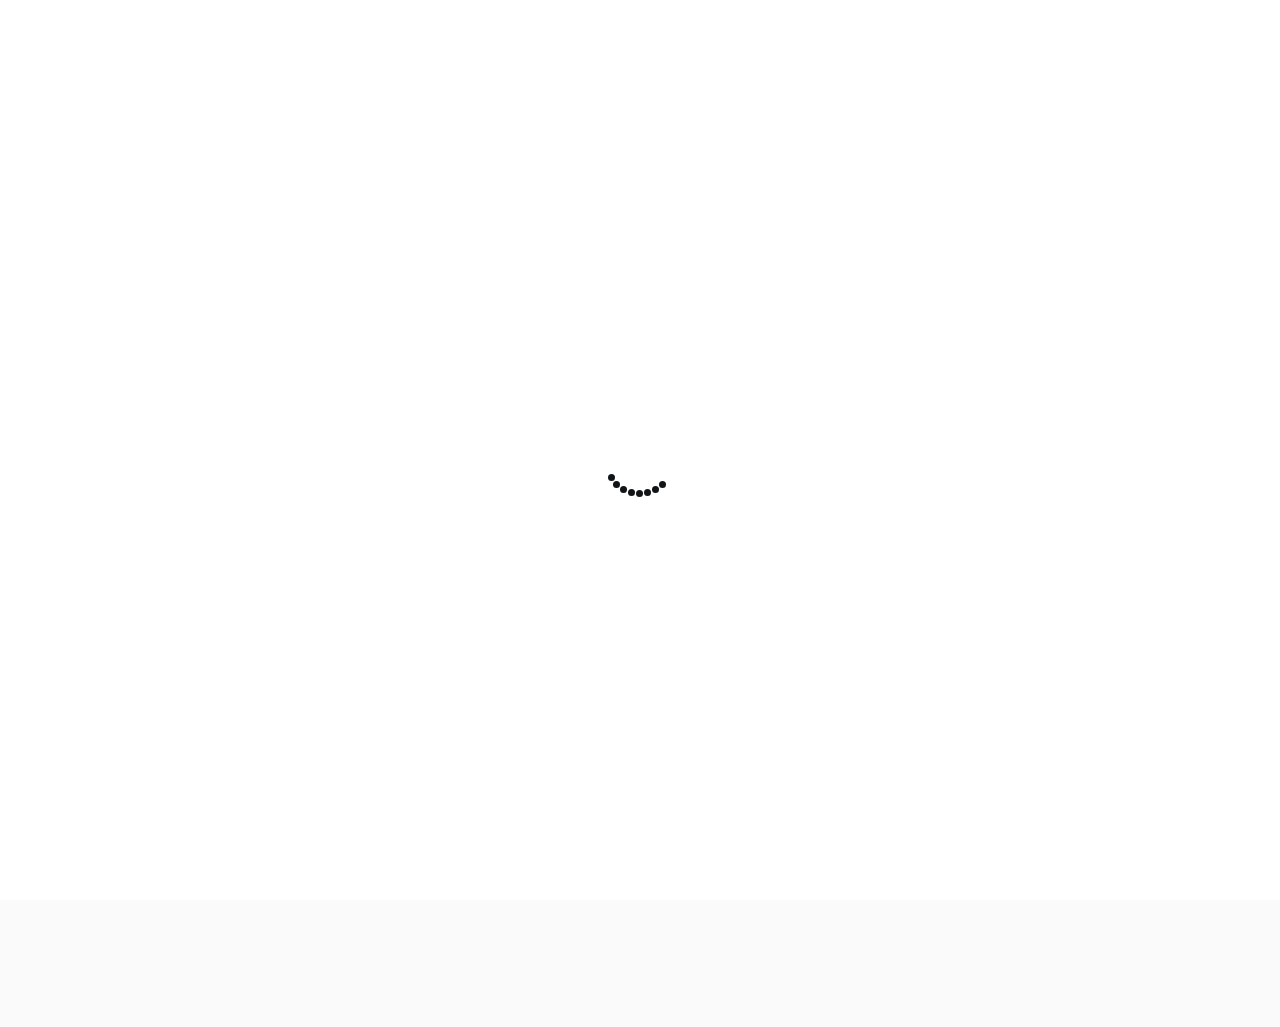
==== commit 1d8d6fd2: "Add loader into detail.html." ====
--- a/detail.html
+++ b/detail.html
@@ -12,6 +12,13 @@
   <!-- <link rel="stylesheet" href="css/css.min.css"> -->
 </head>
 <body class="body--detail">
+
+
+  <!-- LOADER  -->
+  <div class="lds-roller-wrapper">
+    <div class="lds-roller"><div></div><div></div><div></div><div></div><div></div><div></div><div></div><div></div></div>
+  </div>
+
 
   <!-- SITE-HEADER  -->
   <header class="site-header">
--- a/css/styles.css
+++ b/css/styles.css
@@ -13,13 +13,113 @@
   --main-box-shadow: 0px 2px 4px rgba(0, 0, 0, 0.06);
 }
 
+
+/* LOADER  */
+.lds-roller-wrapper {
+  display: block;
+  position: fixed;
+  top: 0;
+  left: 0;
+  z-index: 1000;
+  width: 100%;
+  height: 100%;
+  background-color: var(--site_main-color);
+  animation-name: slideUp;
+  animation-delay: 0.6s;
+  animation-duration: 0.3s;
+  animation-iteration-count: 1;
+  animation-play-state: running;
+  animation-fill-mode: forwards;
+  animation-direction: alternate;
+  animation-timing-function: ease-in;
+}
+.lds-roller-wrapper--active {
+  display: none;
+}
+.lds-roller {
+  display: inline-block;
+  position: relative;
+  top: calc(50% - 40px);
+  left: calc(50% - 40px);
+}
+.lds-roller div {
+  animation: lds-roller 1.2s cubic-bezier(0.5, 0, 0.5, 1) infinite;
+  transform-origin: 40px 40px;
+}
+.lds-roller div:after {
+  content: "";
+  display: block;
+  position: absolute;
+  width: 7px;
+  height: 7px;
+  border-radius: 50%;
+  background-color: var(--light_mode-fonts-color);
+  margin: -4px 0 0 -4px;
+}
+.lds-roller div:nth-child(1) {
+  animation-delay: -0.036s;
+}
+.lds-roller div:nth-child(1):after {
+  top: 63px;
+  left: 63px;
+}
+.lds-roller div:nth-child(2) {
+  animation-delay: -0.072s;
+}
+.lds-roller div:nth-child(2):after {
+  top: 68px;
+  left: 56px;
+}
+.lds-roller div:nth-child(3) {
+  animation-delay: -0.108s;
+}
+.lds-roller div:nth-child(3):after {
+  top: 71px;
+  left: 48px;
+}
+.lds-roller div:nth-child(4) {
+  animation-delay: -0.144s;
+}
+.lds-roller div:nth-child(4):after {
+  top: 72px;
+  left: 40px;
+}
+.lds-roller div:nth-child(5) {
+  animation-delay: -0.18s;
+}
+.lds-roller div:nth-child(5):after {
+  top: 71px;
+  left: 32px;
+}
+.lds-roller div:nth-child(6) {
+  animation-delay: -0.216s;
+}
+.lds-roller div:nth-child(6):after {
+  top: 68px;
+  left: 24px;
+}
+.lds-roller div:nth-child(7) {
+  animation-delay: -0.252s;
+}
+.lds-roller div:nth-child(7):after {
+  top: 63px;
+  left: 17px;
+}
+.lds-roller div:nth-child(8) {
+  animation-delay: -0.288s;
+}
+.lds-roller div:nth-child(8):after {
+  top: 56px;
+  left: 12px;
+}
+
+
 .dark-mode {
   --site_main-color: #2b3844;
   --light_mode-extra-bg-color: #202c36;
   --light_mode-fonts-color: #fff;
   --light_mode-input-color: #fff;
   --dark_mode-svg-bg: transparent;
-  --country-link-bg: #2b3844;
   --site_main-color-detail: #202c36;
 }
 
@@ -126,9 +226,9 @@
 select:-webkit-autofill,
 select:-webkit-autofill:hover,
 select:-webkit-autofill:focus {
-  border: none ;
+  border: none;
   -webkit-text-fill-color: var(--light_mode-fonts-color);
-  box-shadow: 0 0 0px 1000px 000 inset;
+  box-shadow: 0 0 0px 1000px var(--site_main-color) inset;
   transition: background-color 5000s ease-in-out 0s;
 }
 
@@ -223,7 +323,6 @@
   line-height: normal;
   font-weight: 600;
   white-space: nowrap;
-  transition: var(--main-transition);
 }
 
 /* SITE-HEADER */
@@ -291,6 +390,12 @@
   border: none;
   border-radius: 5px;
   box-shadow: var(--main-box-shadow);
+}
+
+.form__search::placeholder {
+  font-size: 14px;
+  line-height: 20px;
+  color: var(--light_mode-input-color);
 }
 
 .form__search-icon {
@@ -313,7 +418,6 @@
   border: none;
   border-radius: 5px;
   box-shadow: var(--main-box-shadow);
-  transition: var(--main-transition);
   cursor: pointer;
 }
 
@@ -341,19 +445,6 @@
   box-shadow: 0px 0px 7px 2px rgba(0, 0, 0, 0.03);
 }
 
-.card-link-for-other-page {
-  display: inline-block;
-  text-decoration: none;
-  color: var(--light_mode-fonts-color);
-  outline: none;
-  transition: color 0.6s ease,
-  transform 0.3s ease;
-}
-
-.card-link-for-other-page:focus {
-  transform: scale(0.9);
-}
-
 .countries__img {
   width: 100%;
   height: 160px;
@@ -377,7 +468,6 @@
   font-size: 18px;
   line-height: 26px;
   font-weight: 800;
-  transition: color 0.6s ease;
 }
 
 .countries__title-link::before {
@@ -467,6 +557,7 @@
   margin: 0;
   padding: 0;
   list-style: none;
+  flex-shrink: 0;
 }
 
 .full-info--left {
@@ -535,4 +626,24 @@
 
 .countries-border__border-country-link:active {
   transform: scale(0.8);
-}+}
+
+
+/* ANIMATION  */
+@keyframes slideUp {
+  0% {
+    opacity: 1;
+  }
+  100% {
+    opacity: 0;
+  }
+}
+
+@keyframes lds-roller {
+  0% {
+    transform: rotate(0deg);
+  }
+  100% {
+    transform: rotate(360deg);
+  }
+}
